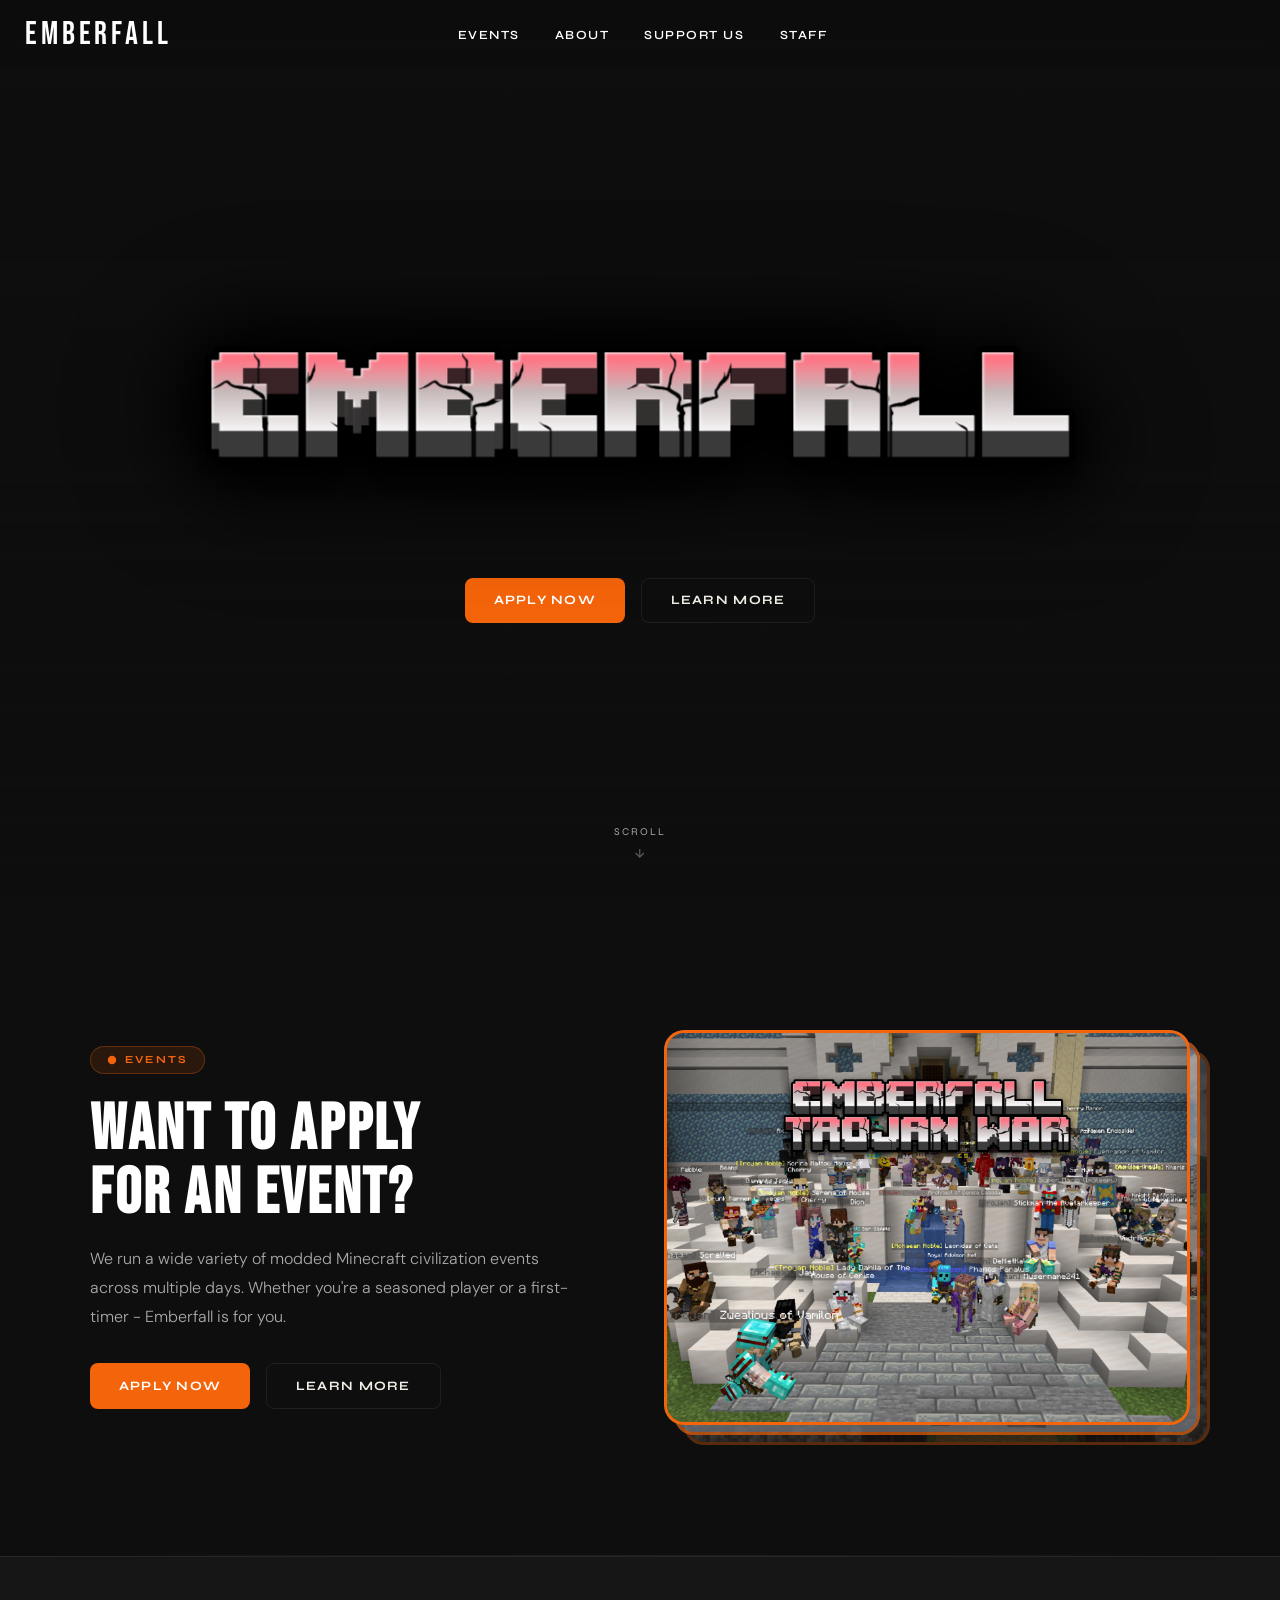
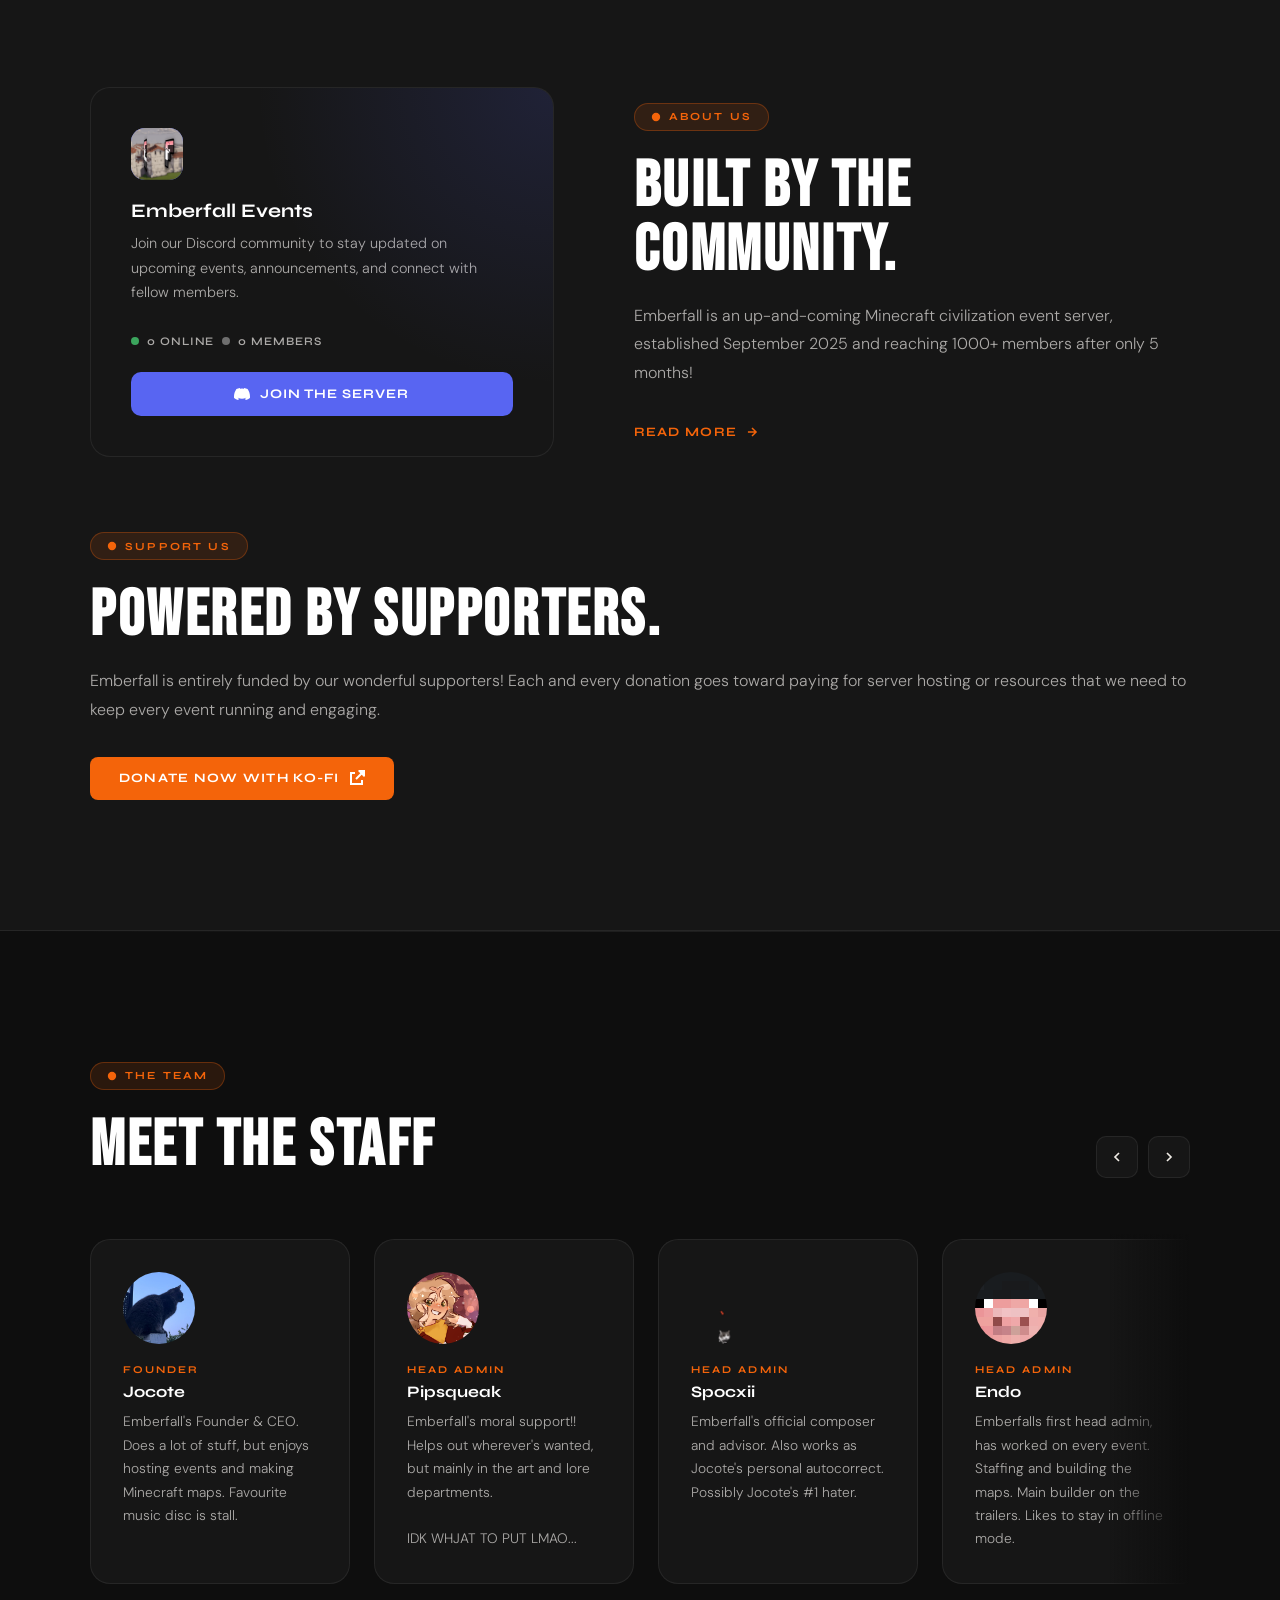
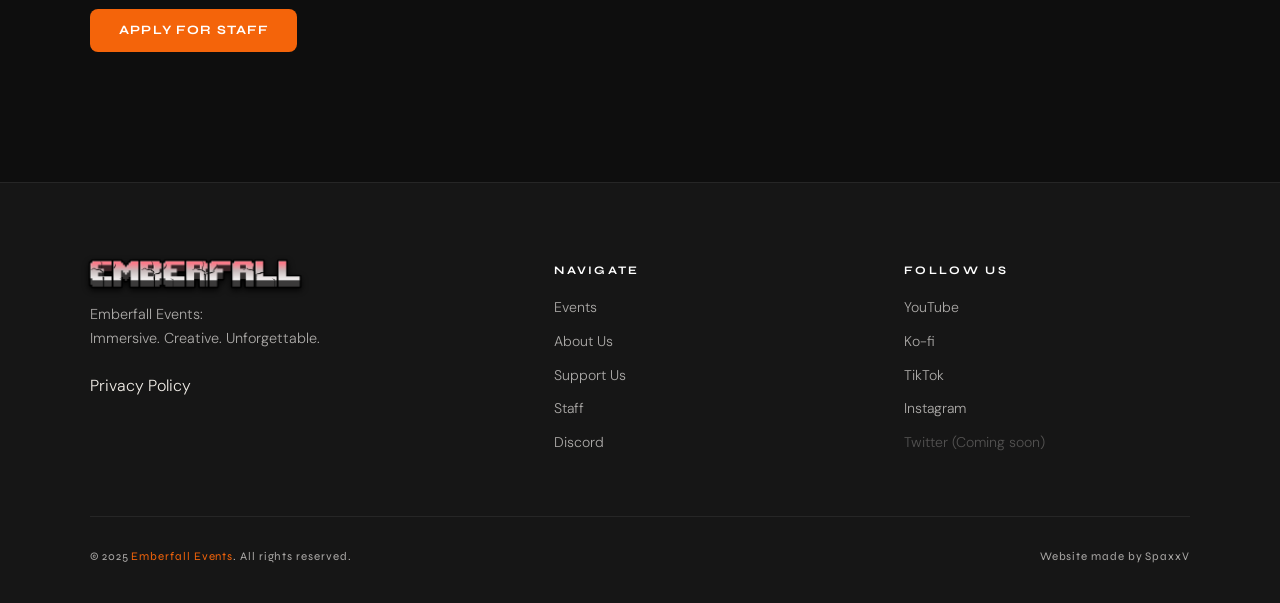
==== index.html @ 6896fce6 "Staff App Page Also minor style changes and og meta tags" ====
<!DOCTYPE html>
<html lang="en">
  <head>
    <meta charset="UTF-8"/>
    <meta name="viewport" content="width=device-width, initial-scale=1.0"/>
    <meta content="Emberfall Events" property="og:title"/>
    <meta content="Emberfall is an up-and-coming Minecraft civilization event server, established September 2025 and reaching 1000+ members after only 5 months!" property="og:description"/>
    <meta content="https://emberfallevents.com/" property="og:url"/>
    <meta content="https://emberfallevents.com/images/logo.png" property="og:image"/>
    <meta content="#f4640a" data-react-helmet="true" name="theme-color"/>
    <link rel="preconnect" href="https://fonts.googleapis.com"/>
    <link rel="preconnect" href="https://fonts.gstatic.com" crossorigin/>
    <link href="https://fonts.googleapis.com/css2?family=Bebas+Neue&family=Syne:wght@400;600;700;800&family=DM+Sans:ital,wght@0,300;0,400;0,500;1,300&display=swap" rel="stylesheet"/>
    <link rel="stylesheet" href="style.css?r=19"/>
    <link rel="icon" type="image/x-icon" href="./images/favicon.ico" sizes="128x128">
    <title>Emberfall Events</title>
  </head>
  <body>
    <nav class="navbar" id="navbar">
      <a href="#" class="nav-logo">
        <!-- <div class="nav-logo-mark">
          <img src="./images/logo_ext.png" alt="" style="width:64px; height:50px; max-width: 64px; left: -16px; top: -8px; position: absolute;"/>
        </div> -->
        EMBERFALL
      </a>
      <ul class="nav-links nav-r">
        <li><a href="https://emberfallevents.com/applications/" class="nav-link">Events</a></li>
        <li><a href="#about" class="nav-link">About</a></li>
        <li><a href="https://ko-fi.com/emberfallevents" target="_blank" class="nav-link">Support Us</a></li>
        <li><a href="#staff" class="nav-link">Staff</a></li>
      </ul>
      <a href="https://emberfallevents.com/applications/" class="nav-cta" style="visibility: hidden;">Apply Now</a>
    </nav>

    <section class="landing" id="landing">
      <div class="landing-bg" id="landingBg">
        <img src="" style="height: 100vh; width: 100%; min-height: 100%; min-width: 1920px; visibility: hidden;" id="landingBgIMG"/>
      </div>
      <div class="landing-overlay"></div>
      <div class="landing-content" id="landingContent">
        <h1 class="landing-title"><img src="./images/logo_ext.png" alt="Emberfall Logo" style="width: 100%;filter: inherit;"/></h1>
        <div style="display:flex;gap:1rem;flex-wrap:wrap;justify-content:center;text-shadow:none;">
          <a href="https://emberfallevents.com/applications/" class="btn-primary">
            Apply Now
          </a>
          <a href="#about" class="btn-ghost">Learn More</a>
        </div>
      </div>
      <div class="landing-scroll">
        Scroll
        <svg width="14" height="14" viewBox="0 0 24 24" fill="none" stroke="currentColor" stroke-width="2"><path d="M12 5v14M5 12l7 7 7-7"/></svg>
      </div>
    </section>

    <section class="landing-apply-section" id="apply">
      <div class="section-inner">
        <div class="apply-grid">
          <div class="reveal">
            <div class="tag-pill">
              <svg width="10" height="10" viewBox="0 0 24 24" fill="currentColor"><circle cx="12" cy="12" r="10"/></svg>
              Events
            </div>
            <h2 class="section-title">Want to Apply<br/>for an Event?</h2>
            <p class="section-body">
              We run a wide variety of modded Minecraft civilization events across multiple days. Whether you're a seasoned player or a first-timer - Emberfall is for you.
            </p>
            <div style="display:flex;gap:1rem;flex-wrap:wrap;">
              <a href="https://emberfallevents.com/applications/" class="btn-primary">Apply Now</a>
              <a href="#about" class="btn-ghost">Learn More</a>
            </div>
          </div>
          <div class="reveal from-right">
            <div class="about-visual" id="cimgc0">
              <img src="./images/events/twevent.png" id="cimg0" style="width:100%;height:100%;object-fit:cover;"/>
            </div>
            <div class="about-visual-2" id="cimgc1">
              <img src="./images/events/lfevent.png" id="cimg1" style="width:100%;height:100%;object-fit:cover;"/>
            </div>
            <div class="about-visual-3" id="cimgc2">
              <img src="./images/events/vevent.png" id="cimg2" style="width:100%;height:100%;object-fit:cover;"/>
            </div>
            <div class="about-visual-4" id="cimgc3">
              <img src="./images/events/pevent.png" id="cimg3" style="width:100%;height:100%;object-fit:cover;"/>
            </div>
          </div>
        </div>
      </div>
    </section>

    <div class="divider"></div>

    <section class="about-section" id="about" style="border-bottom: none; padding-bottom: 0px;">
      <div class="section-inner">
        <div class="about-layout">
          <div class="reveal" style="position:relative;">
            <div class="discord-card">
              <div class="discord-icon">
                <img src="./images/discord_logo.gif" style="width:100%;height:100%;object-fit:cover;border-radius: 14px;"/>
              </div>
              <h3>Emberfall Events</h3>
              <p>Join our Discord community to stay updated on upcoming events, announcements, and connect with fellow members.</p>
              <div class="member-count">
                <div class="dot-online"></div>
                <span id="online-count">0 Online</span>
                <div class="dot-offine"></div>
                <span id="member-count">0 Members</span>
              </div>
              <a href="https://discord.gg/emberfallevents" target="_blank" class="btn-discord">
                <svg width="16" height="16" viewBox="0 0 24 24" fill="currentColor"><path d="M20.317 4.37a19.791 19.791 0 0 0-4.885-1.515.074.074 0 0 0-.079.037c-.21.375-.444.864-.608 1.25a18.27 18.27 0 0 0-5.487 0 12.64 12.64 0 0 0-.617-1.25.077.077 0 0 0-.079-.037A19.736 19.736 0 0 0 3.677 4.37a.07.07 0 0 0-.032.027C.533 9.046-.32 13.58.099 18.057c.002.022.015.043.031.055a19.9 19.9 0 0 0 5.993 3.03.078.078 0 0 0 .084-.028 14.09 14.09 0 0 0 1.226-1.994.076.076 0 0 0-.041-.106 13.107 13.107 0 0 1-1.872-.892.077.077 0 0 1-.008-.128 10.2 10.2 0 0 0 .372-.292.074.074 0 0 1 .077-.01c3.928 1.793 8.18 1.793 12.062 0a.074.074 0 0 1 .078.01c.12.098.246.198.373.292a.077.077 0 0 1-.006.127 12.299 12.299 0 0 1-1.873.892.077.077 0 0 0-.041.107c.36.698.772 1.362 1.225 1.993a.076.076 0 0 0 .084.028 19.839 19.839 0 0 0 6.002-3.03.077.077 0 0 0 .032-.054c.5-5.177-.838-9.674-3.549-13.66a.061.061 0 0 0-.031-.03z"/></svg>
                Join the Server
              </a>
            </div>
          </div>

          <div class="reveal from-right about-text">
            <div class="tag-pill">
              <svg width="10" height="10" viewBox="0 0 24 24" fill="currentColor"><circle cx="12" cy="12" r="10"/></svg>
              About Us
            </div>
            <h2 class="section-title">Built by the<br/>Community.</h2>
            <p class="section-body">
              Emberfall is an up-and-coming Minecraft civilization event server, established September 2025 and reaching 1000+ members after only 5 months!
            </p>
            <div class="about-extra" id="aboutExtra">
              Emberfall hosts multi-day modded civilization events with custom maps and modpacks. These events mostly focus on the roleplay side of Minecraft, but does include elements of PVP.<br><br>
              The Discord server has a loyal community and an active staff team who is heavily engaged in the community. Join up and become a part of it all!<br><br>
            </div>
            <button class="read-more-btn" id="readMoreBtn" onclick="toggleAbout()">
              Read More
              <svg id="readMoreArrow" width="14" height="14" viewBox="0 0 24 24" fill="none" stroke="currentColor" stroke-width="2.5" style="transition:transform 0.3s;"><path d="M5 12h14M12 5l7 7-7 7"/></svg>
            </button>
          </div>

        </div>
      </div>
    </section>

    <section class="about-section" id="support" style="border-top: none; padding-top: 75px;">
      <div class="section-inner">
        <div class="support-section reveal from-left">
          <div class="tag-pill">
            <svg width="10" height="10" viewBox="0 0 24 24" fill="currentColor"><circle cx="12" cy="12" r="10"/></svg>
            Support Us
          </div>
          <h2 class="section-title">Powered by supporters.</h2>
          <p class="section-body" style="max-width: 100%;">
            Emberfall is entirely funded by our wonderful supporters! Each and every donation goes toward paying for server hosting or resources that we need to keep every event running and engaging.
          </p>
          <a href="https://ko-fi.com/emberfallevents" target="_blank" class="btn-primary">
            Donate now with Ko-fi
            <svg width="16" height="16" viewBox="0 0 16 16" fill="currentColor"><path d="M10 0L9 1L11.2929 3.29289L6.2929 8.29289L7.70711 9.70711L12.7071 4.7071L15 7L16 6V0H10Z"/><path d="M1 2H6V4H3V13H12V10H14V15H1V2Z"/></svg>
          </a>
          <!-- <br><br><br><br>
          <h3>Current goal: <span class="orange-text"></span></h3>
          <p style="color: var(--muted);"><br><br></p>  
          <div class="progress-bar">
            <div class="progress-bar-fill" style="transform: scale(0.37, 1); transform-origin: top left;"></div>
          </div> -->
        </div>
      </div>
    </section>

    <div class="divider"></div>

    <section class="staff-section" id="staff">
      <div class="section-inner">
        <div class="staff-header reveal">
          <div>
            <div class="tag-pill">
              <svg width="10" height="10" viewBox="0 0 24 24" fill="currentColor"><circle cx="12" cy="12" r="10"/></svg>
              The Team
            </div>
            <h2 class="section-title" style="margin-bottom:0;">Meet the Staff</h2>
          </div>
          <div class="staff-nav">
            <button class="staff-nav-btn" onclick="slideStaff(-1)" aria-label="Previous">
              <svg width="16" height="16" viewBox="0 0 24 24" fill="none" stroke="currentColor" stroke-width="2.5"><path d="M15 18l-6-6 6-6"/></svg>
            </button>
            <button class="staff-nav-btn" onclick="slideStaff(1)" aria-label="Next">
              <svg width="16" height="16" viewBox="0 0 24 24" fill="none" stroke="currentColor" stroke-width="2.5"><path d="M9 18l6-6-6-6"/></svg>
            </button>
          </div>
        </div>
        <div class="staff-track-wrap reveal from-right" style="transition-delay:0.1s;">
          <div class="staff-track" id="staffTrack">
            <div class="staff-card">
              <img src="./images/staff/jocote.png" alt="Jocote" class="staff-pfp"/>
              <div class="staff-role">Founder</div>
              <div class="staff-name">Jocote</div>
              <div class="staff-desc">Emberfall's Founder & CEO. Does a lot of stuff, but enjoys hosting events and making Minecraft maps. Favourite music disc is stall.</div>
            </div>
            <div class="staff-card">
              <img src="./images/staff/pipsqueak.png" alt="Pipsqueak" class="staff-pfp"/>
              <div class="staff-role">Head Admin</div>
              <div class="staff-name">Pipsqueak</div>
              <div class="staff-desc">Emberfall's moral support!! Helps out wherever's wanted, but mainly in the art and lore departments. <br><br>IDK WHJAT TO PUT LMAO...</div>
            </div>
            <div class="staff-card">
              <img src="./images/staff/spocxii.gif" alt="Spocxii" class="staff-pfp"/>
              <div class="staff-role">Head Admin</div>
              <div class="staff-name">Spocxii</div>
              <div class="staff-desc">Emberfall's official composer and advisor. Also works as Jocote's personal autocorrect. Possibly Jocote's #1 hater.</div>
            </div>
            <div class="staff-card">
              <img src="./images/staff/endo.png" alt="Endo" class="staff-pfp"/>
              <div class="staff-role">Head Admin</div>
              <div class="staff-name">Endo</div>
              <div class="staff-desc">Emberfalls first head admin, has worked on every event. Staffing and building the maps. Main builder on the trailers. Likes to stay in offline mode.</div>
            </div>
            <div class="staff-card">
              <img src="./images/staff/parrotquack.png" alt="ParrotQuack" class="staff-pfp"/>
              <div class="staff-role">Admin</div>
              <div class="staff-name">ParrotQuack</div>
              <div class="staff-desc">'Can I put "I am just here"'<br><br>-Parrot</div>
            </div>
            <div class="staff-card">
              <img src="./images/staff/menuhart.png" alt="Menuhart" class="staff-pfp"/>
              <div class="staff-role">Admin</div>
              <div class="staff-name">Menuhart</div>
              <div class="staff-desc"></div>
            </div>
            <div class="staff-card">
              <img src="./images/staff/spotsthejaguar.png" alt="SpotsTheJaguar" class="staff-pfp"/>
              <div class="staff-role">Admin</div>
              <div class="staff-name">SpotsTheJaguar</div>
              <div class="staff-desc">Emberfalls Worst Admin, but good at coding and using Minecraft commands. I'll try and do whatever is needed of me. I also like Speedrunning, cats, and D&D.</div>
            </div>
            <div class="staff-card">
              <img src="./images/staff/super.png" alt="Super" class="staff-pfp"/>
              <div class="staff-role">Admin</div>
              <div class="staff-name">Super</div>
              <div class="staff-desc">i am here sometimes</div>
            </div>
            <div class="staff-card">
              <img src="./images/staff/spaxxv.png" alt="SpaxxV" class="staff-pfp"/>
              <div class="staff-role">Developer</div>
              <div class="staff-name">SpaxxV</div>
              <div class="staff-desc">Emberfall's developer who programs anything we need. Also makes music, art, and speedruns Minecraft. Cat enjoyer.</div>
            </div>
            <div class="staff-card">
              <img src="./images/staff/circlespry.png" alt="Circlespry" class="staff-pfp"/>
              <div class="staff-role">Moderator</div>
              <div class="staff-name">Circlespry</div>
              <div class="staff-desc"></div>
            </div>
            <div class="staff-card">
              <img src="./images/staff/dangerisgood.png" alt="DangerIsGood" class="staff-pfp"/>
              <div class="staff-role">Builder</div>
              <div class="staff-name">DangerIsGood</div>
              <div class="staff-desc"></div>
            </div>
            <div class="staff-card">
              <img src="./images/staff/cryptic.png" alt="Cryptic" class="staff-pfp"/>
              <div class="staff-role">Builder</div>
              <div class="staff-name">Cryptic</div>
              <div class="staff-desc"></div>
            </div>
            <div class="staff-card">
              <img src="./images/staff/kale.png" alt="Kale" class="staff-pfp"/>
              <div class="staff-role">Builder</div>
              <div class="staff-name">Kale</div>
              <div class="staff-desc"></div>
            </div>
          </div>
        </div>  
        <div class="staff-footer reveal">
          <div>
            <a href="https://emberfallevents.com/applications/?rel=staff" class="btn-primary">
              Apply for Staff
            </a>
          </div>
        </div>
      </div>
    </section>

    <footer class="footer" id="footer">
      <div class="footer-inner">
        <div class="footer-top reveal from-bottom">
          <div>
            <div class="footer-brand-name">
              <img src="./images/logo_ext.png" style="width:250px; margin: -20px;">
            </div>
            <p class="footer-tagline">Emberfall Events:<br>Immersive. Creative. Unforgettable.</p>
            <a href="#">Privacy Policy</a>
          </div>
          <div class="footer-col">
            <h4>Navigate</h4>
            <ul class="footer-links">
              <li><a href="https://emberfallevents.com/applications/">Events</a></li>
              <li><a href="#about">About Us</a></li>
              <li><a href="#support">Support Us</a></li>
              <li><a href="#staff">Staff</a></li>
              <li><a href="https://discord.gg/emberfallevents" target="_blank">Discord</a></li>
            </ul>
          </div>
          <div class="footer-col">
            <h4>Follow Us</h4>
            <ul class="footer-links">
              <li><a href="https://youtube.com/@EmberfallEvents" target="_blank">YouTube</a></li>
              <li><a href="https://ko-fi.com/emberfallevents" target="_blank">Ko-fi</a></li>
              <li><a href="https://www.tiktok.com/@emberfallevents" target="_blank">TikTok</a></li>
              <li><a href="https://www.instagram.com/emberfallevents/" target="_blank">Instagram</a></li>
              <li><a href="" style="opacity:0.4;">Twitter (Coming soon)</a></li>
            </ul>
          </div>
        </div>
        <div class="footer-bottom">
          <p>© 2025 <span>Emberfall Events</span>. All rights reserved.</p>
          <p>Website made by SpaxxV</p>
        </div>
      </div>
    </footer>
  </body>

  <script src="./global/network.js?r=7"></script>
  <script src="script.js?r=18"></script>
</html>
---- style.css ----
/* ─────────────────────────────────────────────
    CSS VARIABLES & RESET
───────────────────────────────────────────── */
:root {
    --bg:        #0e0e0e;
    --mid:   #121212;
    --surface:   #161616;
    --surface2:  #1e1e1e;
    --border:    rgba(255,255,255,0.07);
    --orange:    #f4640a;
    --orange-dim:#b84a06;
    --orange-glow:rgba(244,100,10,0.18);
    --text:      #f0ece6;
    --muted:     #acaaa8;
    --white:     #ffffff;
}

*, *::before, *::after { box-sizing: border-box; margin: 0; padding: 0; }

html { scroll-behavior: smooth; }

body {
    background: var(--bg);
    color: var(--text);
    font-family: "DM Sans", sans-serif;
    font-weight: 300;
    overflow-x: hidden;
}

img { display: block; max-width: 100%; }
a { text-decoration: none; color: inherit; }

textarea {
    resize: none;
    overflow: auto;
}

.orange-text {
    color: var(--orange);
}

.navbar {
    position: fixed;
    top: 0;
    left: 0;
    right: 0;
    z-index: 1000;
    padding: 0 25px;
    height: 68px;
    display: flex;
    align-items: center;
    justify-content: space-between;
    background: rgba(10, 10, 10, 0.2);
    backdrop-filter: blur(9px);
    border-bottom: 1px solid transparent;
    transition: background 0.4s, backdrop-filter 0.4s, border-color 0.4s;
}

.navbar-spacer {
    height: 68px;
    background: var(--bg);
}

.navbar.scrolled {
    background: rgba(10, 10, 10, 0.88);
    backdrop-filter: blur(18px);
    border-bottom-color: var(--border);
}

.nav-logo {
    position: relative;
    top: 1px;
    font-family: "Bebas Neue", sans-serif;
    font-size: clamp(1.5rem, 5vw, 2rem);
    letter-spacing: 0.12em;
    color: var(--white);
    display: flex;
    align-items: center;
    gap: 10px;
}

.nav-logo-mark {
    position: relative;
    top: -2px;
    width: 40px;
    height: 32px;
    /* background: linear-gradient(135deg, var(--orange) 0%, var(--orange-dim) 100%); */
    border-radius: 8px;
}

.nav-links {
    display: flex;
    align-items: center;
    list-style: none;
}

.nav-links a {
    margin-left: 1.1rem;
    margin-right: 1.1rem;
    font-family: "Syne", sans-serif;
    font-size: 0.78rem;
    font-weight: 600;
    letter-spacing: 0.12em;
    text-transform: uppercase;
    color: var(--white);
    transition: color 0.2s;
}
.nav-links a::after {
    position: absolute;
    content: "";
    width: 100%;
    transform: scaleX(0);
    height: 0.24em;
    bottom: 0;
    left: 0;
    background-color: var(--orange);
    transform-origin: bottom right;
    transition: transform 0.25s ease-out;
}

.nav-links a:hover { color: var(--orange); }

.nav-link:hover::after {
    transform: scaleX(1);
    transform-origin: bottom left;
}

.nav-cta {
    font-family: "Syne", sans-serif;
    font-size: 0.78rem;
    font-weight: 700;
    letter-spacing: 0.1em;
    text-transform: uppercase;
    background: var(--orange);
    color: #fff;
    padding: 0.55rem 1.3rem;
    border-radius: 6px;
    transition: background 0.2s, transform 0.2s;
}

.nav-cta:hover { background: #e05508; transform: translateY(-1px); }

.landing {
    position: relative;
    height: 100vh;
    min-height: 700px;
    display: flex;
    align-items: center;
    justify-content: center;
    overflow: hidden;
}

.landing-bg {
    overflow: hidden;
    position: absolute;
    inset: -15%;
    will-change: transform;
    transition: transform 0.05s linear;
}

.landing-overlay {
    position: absolute;
    inset: 0;
    background: linear-gradient(to bottom, rgba(14, 14, 14, 0.3) 0%, rgba(14, 14, 14, 0.15) 50%, rgba(14, 14, 14, 1) 100%);
    pointer-events: none;
}

.landing-content {
    text-shadow: 0 0 5px #000, 0 0 10px #000, 0 0 15px #000, 0 0 20px #000;
    position: relative;
    text-align: center;
    display: flex;
    flex-direction: column;
    align-items: center;
    gap: 1.8rem;
    will-change: transform;
}

.landing-title {
    font-family: 'Bebas Neue', sans-serif;
    font-size: clamp(4.5rem, 12vw, 9rem);
    line-height: 0.9;
    letter-spacing: 0.05em;
    color: var(--white);
    filter: drop-shadow(0px 0px 40px #000);
}

.landing-scroll {
    position: absolute;
    bottom: 2.5rem;
    left: 50%;
    transform: translateX(-50%);
    display: flex;
    flex-direction: column;
    align-items: center;
    gap: 0.5rem;
    color: var(--muted);
    font-family: "Syne", sans-serif;
    font-size: 0.65rem;
    letter-spacing: 0.2em;
    text-transform: uppercase;
    animation: bounce 2s ease-in-out infinite;
}

.landing-scroll svg { opacity: 0.5; }

@keyframes bounce {
    0%, 100% { transform: translateX(-50%) translateY(0); }
    50% { transform: translateX(-50%) translateY(6px); }
}

section {
    position: relative;
}

.section-inner {
    max-width: 1180px;
    margin: 0 auto;
    padding: 0 2.5rem;
}

.reveal {
    opacity: 0;
    transform: translateX(-80px);
    transition: opacity 0.8s cubic-bezier(0.16, 1, 0.3, 1),
                transform 0.8s cubic-bezier(0.16, 1, 0.3, 1);
}

.reveal.from-right {
    transform: translateX(80px);
}

.reveal.from-bottom {
    transform: translateY(60px);
}

.reveal.visible {
    opacity: 1;
    transform: translate(0);
}

.landing-apply-section {
    padding: 130px 0;
    background: var(--bg);
}

.apply-grid {
    display: grid;
    grid-template-columns: 1fr 1fr;
    gap: 3rem;
    align-items: center;
}

.tag-pill {
    display: inline-flex;
    align-items: center;
    gap: 0.5rem;
    background: rgba(244,100,10,0.12);
    border: 1px solid rgba(244,100,10,0.3);
    color: var(--orange);
    font-family: "Syne", sans-serif;
    font-size: 0.68rem;
    font-weight: 700;
    letter-spacing: 0.2em;
    text-transform: uppercase;
    padding: 0.4rem 1rem;
    border-radius: 100px;
    margin-bottom: 1.5rem;
}

.section-title {
    font-family: "Bebas Neue", sans-serif;
    font-size: clamp(2.8rem, 5vw, 4.2rem);
    line-height: 1;
    letter-spacing: 0.04em;
    color: var(--white);
    margin-bottom: 1.2rem;
}

.section-body {
    font-size: 1rem;
    line-height: 1.8;
    color: var(--muted);
    max-width: 480px;
    margin-bottom: 2rem;
}

.btn-primary {
    display: inline-flex;
    align-items: center;
    gap: 0.6rem;
    background: var(--orange);
    color: #fff;
    font-family: "Syne", sans-serif;
    font-size: 0.8rem;
    font-weight: 700;
    letter-spacing: 0.1em;
    text-transform: uppercase;
    padding: 0.85rem 1.8rem;
    border-radius: 8px;
    border: none;
    cursor: pointer;
    transition: background 0.2s, transform 0.2s, box-shadow 0.2s;
}

.btn-primary:hover {
    background: #e05508;
    transform: translateY(-2px);
    box-shadow: 0 8px 30px rgba(244,100,10,0.35);
}

.btn-ghost {
    display: inline-flex;
    align-items: center;
    gap: 0.6rem;
    background: transparent;
    color: var(--text);
    font-family: "Syne", sans-serif;
    font-size: 0.8rem;
    font-weight: 700;
    letter-spacing: 0.1em;
    text-transform: uppercase;
    padding: 0.85rem 1.8rem;
    border-radius: 8px;
    border: 1px solid var(--border);
    cursor: pointer;
    transition: border-color 0.2s, color 0.2s, transform 0.2s;
}

.btn-ghost:hover {
    border-color: rgba(255,255,255,0.3);
    color: var(--white);
    transform: translateY(-2px);
}

.btn-ghost:hover:disabled {
    border-color: var(--border);
    cursor: not-allowed;
    color: var(--text);
    transform: translateY(0px);
}

.input {
    background: rgba(244,100,10,0.12);
    border: 1px solid rgba(244,100,10,0.3);
    font-family: "DM Sans", sans-serif;
    color: var(--white);
    font-size: 0.8rem;
    padding: 0.85rem 1.8rem;
    border-radius: 8px;
    margin-bottom: 10px;
}

.discord-card {
    background: var(--surface);
    border: 1px solid var(--border);
    border-radius: 20px;
    padding: 2.5rem;
    position: relative;
    overflow: hidden;
}

.discord-card::before {
    content: "";
    position: absolute;
    top: -300px;
    right: -300px;
    width: 600px;
    height: 600px;
    background: radial-gradient(circle, rgba(88,101,242,0.15) 0%, transparent 70%);
    pointer-events: none;
}

.discord-icon {
    width: 52px;
    height: 52px;
    background: #5865F2;
    border-radius: 14px;
    display: flex;
    align-items: center;
    justify-content: center;
    margin-bottom: 1.2rem;
}

.discord-card h3 {
    font-family: "Syne", sans-serif;
    font-size: 1.2rem;
    font-weight: 700;
    color: var(--white);
    margin-bottom: 0.6rem;
}

.discord-card p {
    font-size: 0.9rem;
    color: var(--muted);
    line-height: 1.7;
    margin-bottom: 1.8rem;
}

.member-count {
    display: flex;
    align-items: center;
    gap: 0.5rem;
    font-family: "Syne", sans-serif;
    font-size: 0.72rem;
    font-weight: 600;
    letter-spacing: 0.08em;
    color: var(--muted);
    text-transform: uppercase;
    margin-bottom: 1.5rem;
}

.dot-online { width: 8px; height: 8px; background: #3ba55d; border-radius: 50%; }
.dot-offine { width: 8px; height: 8px; background: #6f6f6f; border-radius: 50%; }

.btn-discord {
    display: flex;
    align-items: center;
    justify-content: center;
    gap: 0.6rem;
    width: 100%;
    background: #5865F2;
    color: #fff;
    font-family: "Syne", sans-serif;
    font-size: 0.82rem;
    font-weight: 700;
    letter-spacing: 0.08em;
    text-transform: uppercase;
    padding: 0.9rem;
    border-radius: 10px;
    transition: background 0.2s, transform 0.2s;
}

.btn-discord:hover {
    background: #4752c4;
    transform: translateY(-2px);
}

.about-section {
    padding: 130px 0;
    background: var(--surface);
    border-top: 1px solid var(--border);
    border-bottom: 1px solid var(--border);
}

.about-layout {
    display: grid;
    grid-template-columns: 1fr 1.2fr;
    gap: 5rem;
    align-items: center;
}

.about-visual {
    position: relative;
    aspect-ratio: 4/3;
    border-radius: 20px;
    overflow: hidden;
    background: linear-gradient(135deg, #1e1206 0%, #2a1a08 40%, #3d2210 100%);
}

.about-visual::after {
    content: "";
    position: absolute;
    inset: 0;
    border: 3px solid var(--orange);
    border-radius: 20px;
    pointer-events: none;
}

@keyframes trans-avis-0 {
    0% { transform: translateX(0px) translateY(0px); opacity: 1; }
    100% { transform: translateX(-10px) translateY(-10px); opacity: 0; }
}

.about-visual-2 {
    position: absolute;
    opacity: 0.667;
    bottom: -10px;
    right: -10px;
    width: 100%;
    height: 100%;
    border-radius: 20px;
    overflow: hidden;
    background: linear-gradient(135deg, #1e1206 0%, #2a1a08 40%, #3d2210 100%);
    z-index: -1;
} 

.about-visual-2::after {
    content: "";
    position: absolute;
    inset: 0;
    border: 3px solid var(--orange);
    border-radius: 20px;
    pointer-events: none;
}

@keyframes trans-avis-1 {
    0% { transform: translateX(0px) translateY(0px); opacity: 0.667; }
    100% { transform: translateX(-10px) translateY(-10px); opacity: 1; }
}

.about-visual-3 {
    position: absolute;
    opacity: 0.333;
    bottom: -20px;
    right: -20px;
    width: 100%;
    height: 100%;
    border-radius: 20px;
    overflow: hidden;
    background: linear-gradient(135deg, #1e1206 0%, #2a1a08 40%, #3d2210 100%);
    z-index: -2;
}

.about-visual-3::after {
    content: "";
    position: absolute;
    inset: 0;
    border: 3px solid var(--orange);
    border-radius: 20px;
    pointer-events: none;
}

@keyframes trans-avis-2 {
    0% { transform: translateX(0px) translateY(0px); opacity: 0.333; }
    100% { transform: translateX(-10px) translateY(-10px); opacity: 0.667; }
}

.about-visual-4 {
    position: absolute;
    opacity: 0;
    bottom: -30px;
    right: -30px;
    width: 100%;
    height: 100%;
    overflow: hidden;
    background: linear-gradient(135deg, #1e1206 0%, #2a1a08 40%, #3d2210 100%);
    border-radius: 20px;
    z-index: -3;
}

.about-visual-4::after {
    content: "";
    position: absolute;
    inset: 0;
    border: 3px solid var(--orange);
    border-radius: 20px;
    pointer-events: none;
}

@keyframes trans-avis-3 {
    0% { transform: translateX(0px) translateY(0px); opacity: 0; }
    100% { transform: translateX(-10px) translateY(-10px); opacity: 0.333; }
}

.about-text .section-body { max-width: 100%; }

.read-more-btn {
    display: inline-flex;
    align-items: center;
    gap: 0.5rem;
    font-family: "Syne", sans-serif;
    font-size: 0.8rem;
    font-weight: 700;
    letter-spacing: 0.1em;
    text-transform: uppercase;
    color: var(--orange);
    cursor: pointer;
    border: none;
    background: none;
    padding: 0;
    transition: gap 0.2s;
}

.read-more-btn:hover { gap: 0.9rem; }

.about-extra {
    max-height: 0;
    overflow: hidden;
    transition: max-height 0.5s cubic-bezier(0.16, 1, 0.3, 1), opacity 0.4s;
    opacity: 0;
    font-size: 1rem;
    line-height: 1.8;
    color: var(--muted);
    margin-top: 0;
}

.about-extra.open {
    max-height: 400px;
    opacity: 1;
    margin-top: 1rem;
}

.staff-section {
    padding: 130px 0;
    background: var(--bg);
}

.staff-header {
    display: flex;
    align-items: flex-end;
    justify-content: space-between;
    margin-bottom: 3.5rem;
}

.staff-nav {
    display: flex;
    gap: 0.6rem;
}

.staff-nav-btn {
    width: 42px;
    height: 42px;
    border-radius: 10px;
    border: 1px solid var(--border);
    background: var(--surface);
    color: var(--text);
    display: flex;
    align-items: center;
    justify-content: center;
    cursor: pointer;
    transition: border-color 0.2s, background 0.2s;
}

.staff-nav-btn:hover {
    border-color: var(--orange);
    background: rgba(244,100,10,0.08);
}

.staff-track-wrap {
    overflow: hidden;
    position: relative;
}

.staff-track-wrap::after {
    content: "";
    position: absolute;
    top: 0;
    right: 0;
    bottom: 0;
    width: 80px;
    background: linear-gradient(to left, var(--bg), transparent);
    pointer-events: none;
}

.staff-track {
    padding-top: 5px;
    display: flex;
    gap: 1.5rem;
    transition: transform 0.5s cubic-bezier(0.16, 1, 0.3, 1);
    will-change: transform;
}

.staff-card {
    flex: 0 0 260px;
    background: var(--surface);
    border: 1px solid var(--border);
    border-radius: 20px;
    padding: 2rem;
    transition: border-color 0.25s, transform 0.25s;
    cursor: default;
}

.staff-card:hover {
    border-color: rgba(244,100,10,0.3);
    transform: translateY(-4px);
}

.staff-pfp {
    width: 72px;
    height: 72px;
    border-radius: 50%;
    margin-bottom: 1.2rem;
    object-fit: cover;
}

.staff-role {
    font-family: "Syne", sans-serif;
    font-size: 0.65rem;
    font-weight: 700;
    letter-spacing: 0.2em;
    text-transform: uppercase;
    color: var(--orange);
    margin-bottom: 0.35rem;
}

.staff-name {
    font-family: "Syne", sans-serif;
    font-size: 1rem;
    font-weight: 700;
    color: var(--white);
    margin-bottom: 0.6rem;
}

.staff-desc {
    font-size: 0.86rem;
    line-height: 1.7;
    color: var(--muted);
}

.staff-footer {
    display: flex;
    margin-top: 25px;
}

.divider {
    height: 1px;
    background: linear-gradient(to right, transparent, var(--border), transparent);
}

.footer {
    padding: 80px 0 40px;
    background: var(--surface);
    border-top: 1px solid var(--border);
    overflow: hidden;
}

.footer-inner {
    max-width: 1180px;
    margin: 0 auto;
    padding: 0 2.5rem;
}

.footer-top {
    display: grid;
    grid-template-columns: 1.4fr 1fr 1fr;
    gap: 4rem;
    margin-bottom: 4rem;
}

.footer-brand-name {
    font-family: "Bebas Neue", sans-serif;
    font-size: 2rem;
    letter-spacing: 0.1em;
    color: var(--white);
    margin-bottom: 0.8rem;
    display: flex;
    align-items: center;
    gap: 10px;
}

.footer-tagline {
    font-size: 0.9rem;
    color: var(--muted);
    line-height: 1.7;
    max-width: 280px;
    margin-bottom: 1.5rem;
}

.social-link {
    width: 40px;
    height: 40px;
    border-radius: 10px;
    border: 1px solid var(--border);
    background: transparent;
    display: flex;
    align-items: center;
    justify-content: center;
    color: var(--muted);
    transition: border-color 0.2s, color 0.2s, background 0.2s, transform 0.2s;
}

.social-link:hover {
    border-color: var(--orange);
    color: var(--orange);
    background: rgba(244,100,10,0.08);
    transform: translateY(-2px);
}

.footer-col h4 {
    font-family: "Syne", sans-serif;
    font-size: 0.72rem;
    font-weight: 700;
    letter-spacing: 0.2em;
    text-transform: uppercase;
    color: var(--white);
    margin-bottom: 1.2rem;
}

.footer-links {
    list-style: none;
    display: flex;
    flex-direction: column;
    gap: 0.8rem;
}

.footer-links a {
    font-size: 0.88rem;
    color: var(--muted);
    transition: color 0.2s;
}

.footer-links a:hover { color: var(--white); }

.footer-bottom {
    display: flex;
    align-items: center;
    justify-content: space-between;
    padding-top: 2rem;
    border-top: 1px solid var(--border);
    font-family: "Syne", sans-serif;
    font-size: 0.72rem;
    letter-spacing: 0.08em;
    color: var(--muted);
}

.footer-bottom span { color: var(--orange); }

.section-style-1 {
    padding: 75px 0;
    background: var(--bg);
}

.section-style-2 {
    padding: 75px 0;
    background: var(--surface);
    border-top: 1px solid var(--border);
    border-bottom: 1px solid var(--border);
}

.section-inner-2 {
    margin: 0 75px;
    width: auto;
    height: auto;
}

.progress-bar {
    overflow: hidden;
    background-color: var(--bg);
    border-radius: 10px;
    height: 20px;
    width: 100%;
}

.progress-bar-fill {
    width: 100%;
    height: 100%;
    background: linear-gradient(#30bb26 0%, #30bb26 25%, #8aff47 50%, #30bb26 75%, #30bb26 100%);
    background-size: 100% 500%;
    animation: progress-bar-gradient 5s infinite;
}

.login-card {
    display: flex;
    background: var(--surface2);
    border: 1px solid var(--border);
    border-radius: 20px;
    padding: 20px;
    width: 100%;
    height: auto;
    margin: -2rem 0;
    flex-direction: column;
}
.login-card-bottom {
    width: 100%;
    flex-direction: row;
    align-self: flex-end;
}
.login-title {
    font-size: 4rem;
    width: 100%;
    text-align: center;
    font-family: "Bebas Neue", sans-serif;
    padding-bottom: 10px;
}
.login-section-inner {
    max-width: 800px;
    margin: 0 auto;
    padding: 0 2.5rem;
}
.fullwidth {
    width: 100%;
}
.submitButton {
    margin-bottom: 10px;
}
#error {
    font-family: "Syne", sans-serif;
    color: red;
    font-size: 0.8rem;
    font-weight: 700;
    letter-spacing: 0.1em;
    text-transform: uppercase;
    text-align: center;
    width: 100%;
    margin-bottom: 90px;
}
.listingm {
    width: 100%;
    height: 75px;
    display: inline-flex;
    background: var(--mid);
    border-bottom: 2px solid;
    border-color: var(--surface);
    flex-direction: row;
}
.listinga {
    width: 400px;
    min-width: 400px;
    height: 300px;
    display: block;
    margin: 25px 25px;
    background: var(--surface);
    border: 2px solid;
    border-color: var(--surface2);
    border-radius: 10px;
}
#overlay-popup {
    position: fixed;
    visibility: hidden;
    display: flex;
    align-items: center;
    top: 0px;
    left: 0px;
    width: 100vw;
    height: 100vh;
    background-color: rgba(14, 14, 14, 0.7);
    z-index: 10;
}
#popup-content {
    padding: 1.8rem 1.8rem;
    opacity: 1;
    margin: auto auto;
    width: 500px;
    height: 300px;
    background-color: var(--surface);
    border-radius: 5px;
    border: 2px solid;
    border-color: var(--surface2);
    display: inline-flex;
    flex-direction: column;
}
.event-listing {
    display: flex;
    justify-content: center;

}
.event-listing-inner {
    max-width: 1350px;
    width: auto;
    height: auto;
    display: flex;
    flex-direction: row;
    flex-wrap: wrap;
}
.listing-bg {
    width: 396px;
    height: 296px;
    overflow: hidden;
    border-radius: 10px;
    position: absolute;
    background-color: var(--orange-dim);
    top: 0px;
    left: 0px;
}
.listing-overlay {
    background: linear-gradient(to bottom, rgba(14, 14, 14, 0) 0%, rgba(14, 14, 14, 0) 20%, var(--surface) 50%, var(--surface) 100%);
    pointer-events: none;
    position: absolute;
    border-radius: 10px;
    width: 400px;
    height: 300px;
    top: -2px;
    left: -2px;
}
/* .listing-icon {
    background-color: var(--orange);
    border-radius: 10px;
    position: absolute;
    width: 40px;
    height: 40px;
    top: 120px;
    left: 8px;
} */
.listing-title {
    position: absolute;
    color: var(--white);
    font-family: "Bebas Neue", sans-serif;
    filter: drop-shadow(0px 0px 40px #000);
    font-size: 2.6rem;
    width: 380px;
    height: 40px;
    top: 115px;
    left: 8px;
}
.listing-stats {
    position: absolute;
    color: var(--white);
    font-size: 0.7rem;
    width: 380px;
    height: 40px;
    top: 165px;
    left: 8px;
}
.listing-description {
    position: absolute;
    color: var(--muted);
    font-size: 0.7rem;
    width: 380px;
    height: 55px;
    top: 180px;
    left: 8px;
}
.listing-button {
    justify-content: center;
    position: absolute;
    top: 240px;
    left: 8px;
    width: 380px;
    height: 50px;
}
.apply {
    display: flex;
    justify-content: center;
}
.apply-inner {
    margin-left: 25px;
    margin-right: 25px;
    max-width: 1350px;
    width: 100%;
    height: auto;
    display: flex;
    flex-wrap: wrap;
}
.apply-section {
    margin-top: 25px;
    padding: 0;
    width: 100%;
    height: auto;
}
.apply-title {
    width: 100%;
    display: flex;
    color: var(--white);
    font-family: "Bebas Neue", sans-serif;
    font-size: 3rem;
}
.apply-desc {
    width: 100%;
    margin-bottom: 10px;
    display: flex;
    color: var(--white);
    font-size: 1rem;
}
.apply-short {
    width: 100%;
    margin-bottom: 20px;
    display: flex;
    padding: 0.4rem 0.8rem; 
}
.apply-long {
    width: 100%;
    height: 200px;
    margin-bottom: 20px;
    display: flex;
    padding: 0.4rem 0.8rem; 
}
.dropdown {
    width: 300px;
    padding-left: 0.85rem;
    margin-bottom: 15px;
    appearance: none;
    -webkit-appearance: none;
    -moz-appearance: none;
    background-image: url('data:image/svg+xml;utf8,<svg xmlns="http://www.w3.org/2000/svg" width="12" height="8" viewBox="0 0 12 8"><path fill="white" d="M1.41 0L6 4.58 10.59 0 12 1.41 6 7.41 0 1.41z"/></svg>');
    background-repeat: no-repeat;
    background-position: right 0.85rem center;
    background-size: 12px 8px;
}
.dropdown:hover {
    background-image: url('data:image/svg+xml;utf8,<svg xmlns="http://www.w3.org/2000/svg" width="12" height="8" viewBox="0 0 12 8"><path fill="white" d="M1.41 0L6 4.58 10.59 0 12 1.41 6 7.41 0 1.41z"/></svg>');
    background-repeat: no-repeat;
    background-position: right 0.85rem center;
    background-size: 12px 8px;
    transform: none;
    box-shadow: none;
}
.dropdown-content {
    display: inline;
    background: var(--orange-dim);
    box-shadow: 0 0 10px 100px var(--orange-dim) inset;
    font-family: inherit;
    font-size: inherit;
    border: none;
    cursor: pointer;
}
/* radio button styling adjusted from https://moderncss.dev/pure-css-custom-styled-radio-buttons/ */
.radio-button {
    margin-bottom: 10px;
    cursor: pointer;
    appearance: none;
    margin: 0;
    font: inherit;
    color: var(--white);
    width: 20px;
    height: 20px;
    border: 2px solid var(--white);
    border-radius: 50%;
    margin-bottom: 10px;
}
.radio-button::before {
    display: inline-block;
    content: "";
    width: 10px;
    height: 10px;
    border-radius: 50%;
    box-shadow: none;
    position: relative;
    top: -3px;
    left: 3px;
}
.radio-button:checked::before {
    box-shadow: inset 20px 20px var(--orange);
}
.radio-label {
    font-family: "Syne", sans-serif;
    position: relative;
    top: -3px;
    font-size: 0.9rem;
    font-weight: 700;
    letter-spacing: 0.1em;
    text-transform: uppercase;
    cursor: pointer;
    margin-left: 2px;
}
.apply-range {
    width: 150px;
    margin-bottom: 20px;
    display: flex;
    padding: 0.4rem 0.8rem; 
}

@keyframes progress-bar-gradient {
    0% { background-position: 50% 100%; }
    100% { background-position: 50% 0%; }
}

@media (max-width: 975px) {
    .apply-grid, .about-layout { grid-template-columns: 1fr; }
    .about-visual, .about-visual-2, .about-visual-3, .about-visual-4, .discord-card, .about-accent, .nav-r  { display: none; }
    .footer-top { grid-template-columns: 1fr; gap: 2rem; }
    .staff-header { flex-direction: column; align-items: flex-start; gap: 1.5rem; }
    .event-listing-inner { max-width: 450px; }
}

@media (max-width: 1425px) and (min-width: 975px)  {
    .event-listing-inner { max-width: 900px; }
}
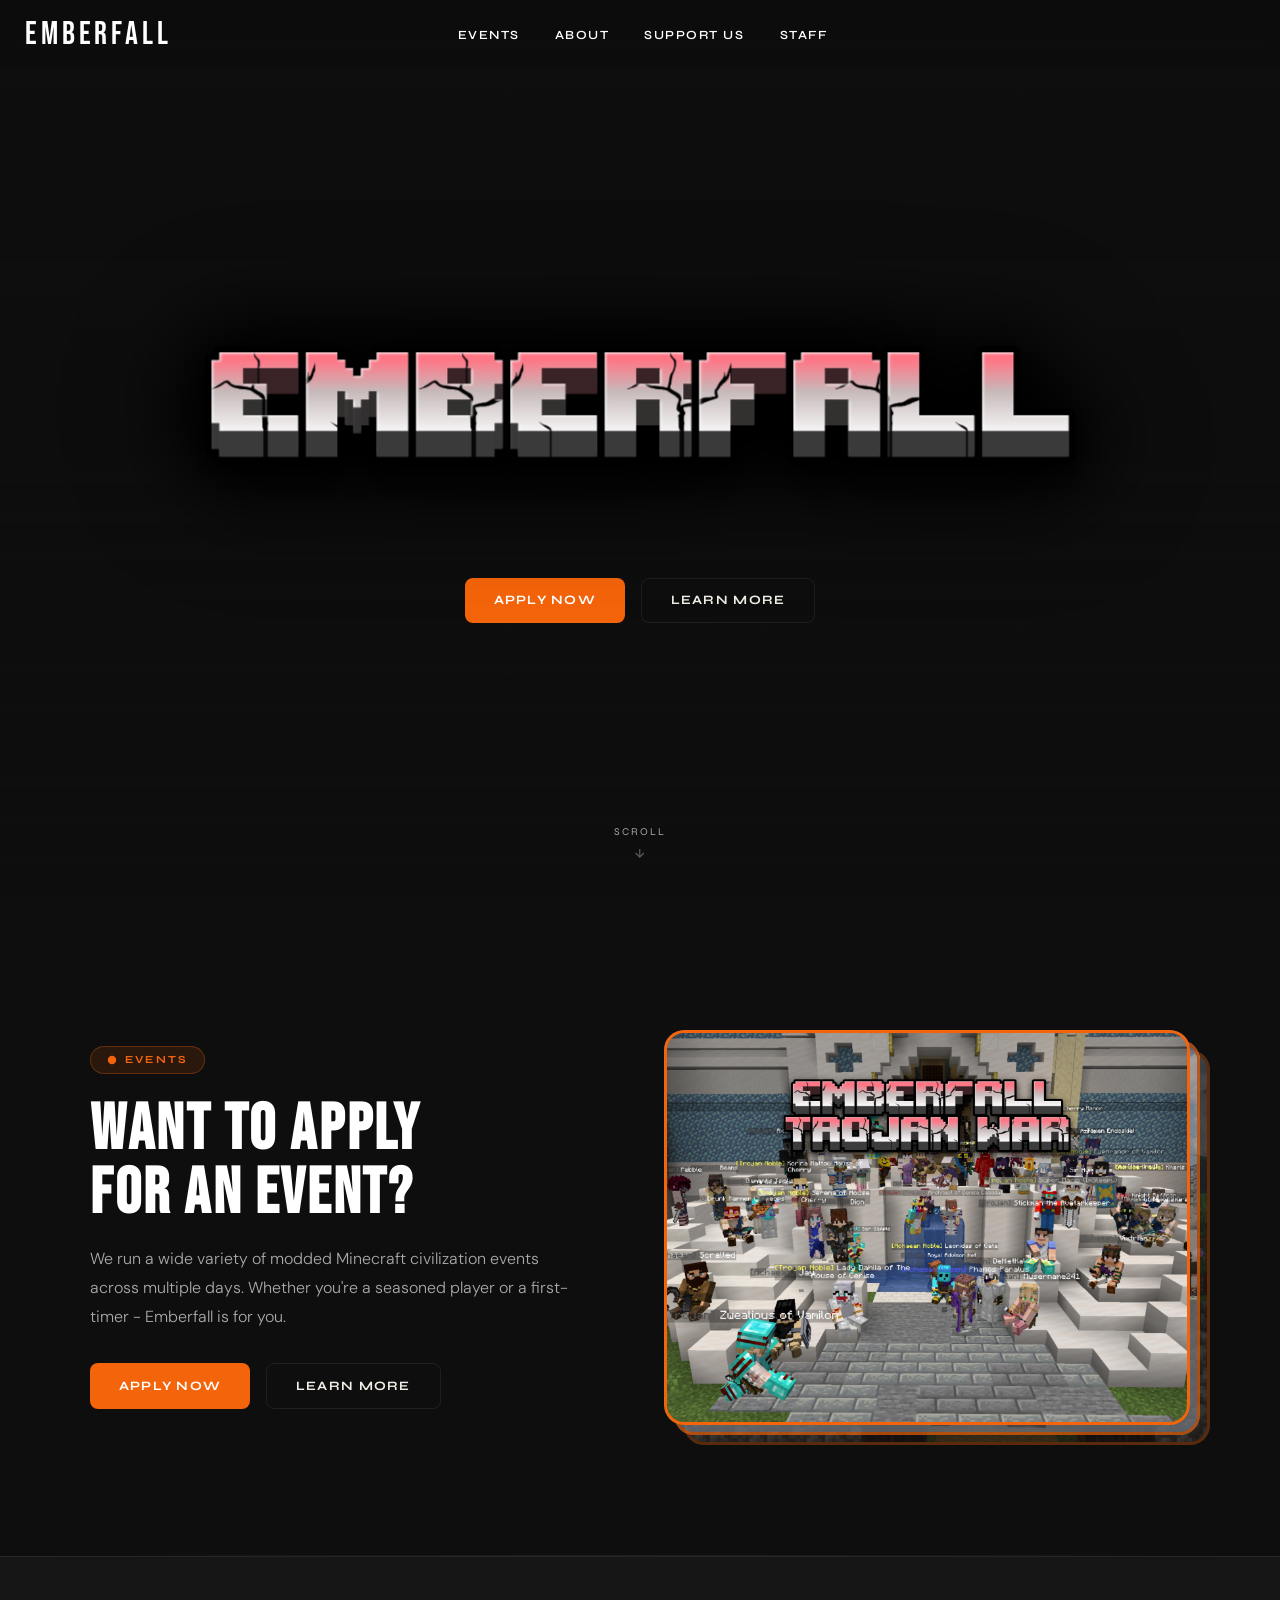
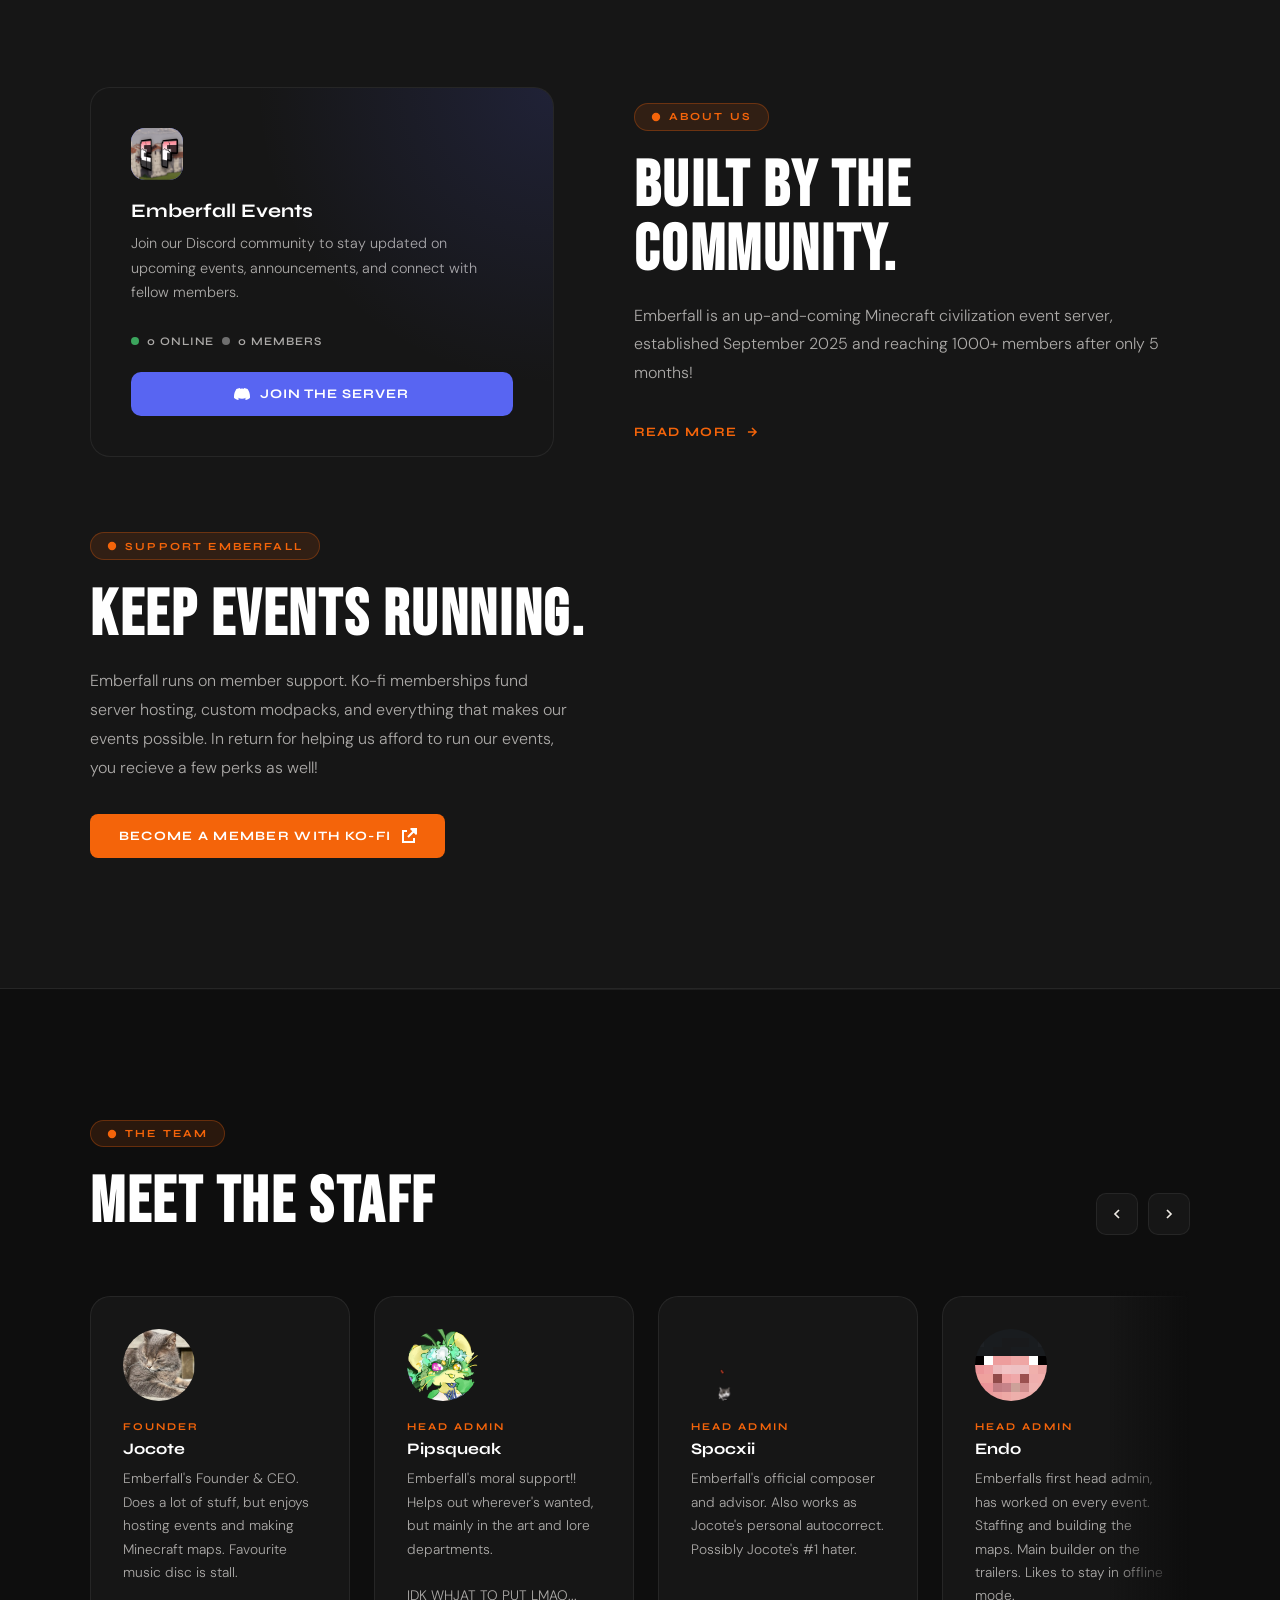
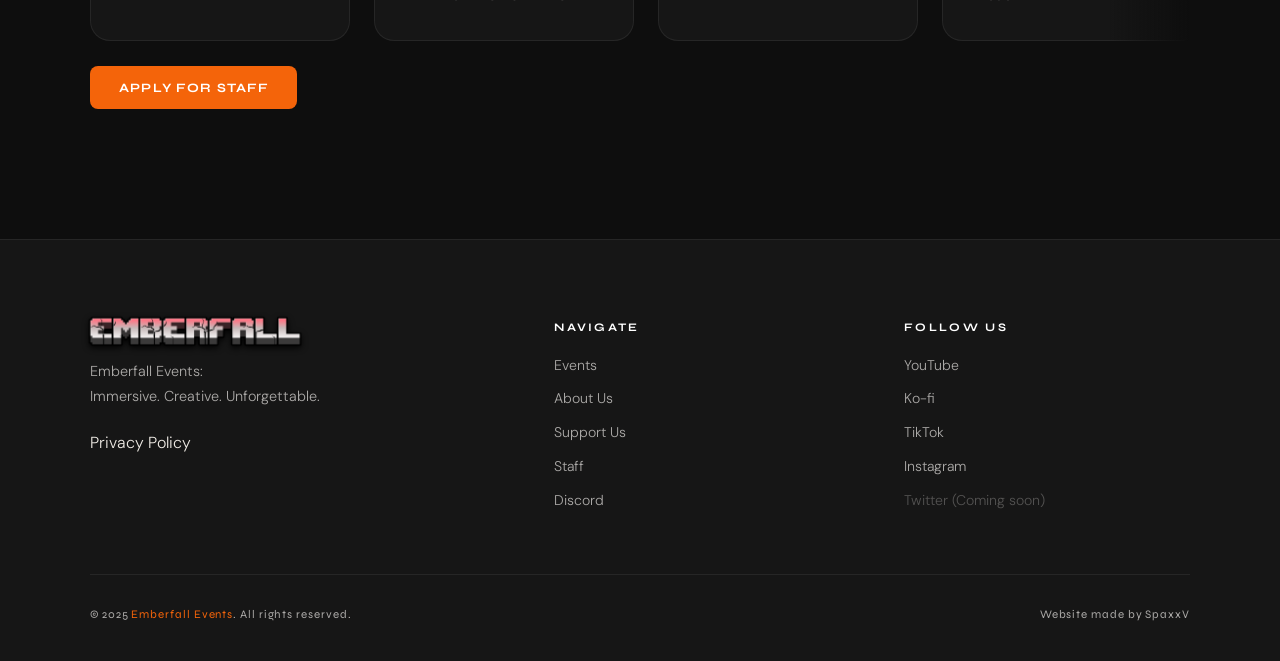
==== commit 2c4183c2: "new staff aded" ====
--- a/index.html
+++ b/index.html
@@ -117,7 +117,7 @@
               <svg width="10" height="10" viewBox="0 0 24 24" fill="currentColor"><circle cx="12" cy="12" r="10"/></svg>
               About Us
             </div>
-            <h2 class="section-title">Built by the<br/>Community.</h2>
+            <h2 class="section-title">Built by the<br>Community.</h2>
             <p class="section-body">
               Emberfall is an up-and-coming Minecraft civilization event server, established September 2025 and reaching 1000+ members after only 5 months!
             </p>
@@ -140,14 +140,14 @@
         <div class="support-section reveal from-left">
           <div class="tag-pill">
             <svg width="10" height="10" viewBox="0 0 24 24" fill="currentColor"><circle cx="12" cy="12" r="10"/></svg>
-            Support Us
-          </div>
-          <h2 class="section-title">Powered by supporters.</h2>
-          <p class="section-body" style="max-width: 100%;">
-            Emberfall is entirely funded by our wonderful supporters! Each and every donation goes toward paying for server hosting or resources that we need to keep every event running and engaging.
+            Support Emberfall
+          </div>
+          <h2 class="section-title">Keep Events Running.</h2>
+          <p class="section-body">
+            Emberfall runs on member support. Ko-fi memberships fund server hosting, custom modpacks, and everything that makes our events possible. In return for helping us afford to run our events, you recieve a few perks as well!
           </p>
           <a href="https://ko-fi.com/emberfallevents" target="_blank" class="btn-primary">
-            Donate now with Ko-fi
+            Become a member with Ko-fi
             <svg width="16" height="16" viewBox="0 0 16 16" fill="currentColor"><path d="M10 0L9 1L11.2929 3.29289L6.2929 8.29289L7.70711 9.70711L12.7071 4.7071L15 7L16 6V0H10Z"/><path d="M1 2H6V4H3V13H12V10H14V15H1V2Z"/></svg>
           </a>
           <!-- <br><br><br><br>
@@ -208,34 +208,46 @@
               <div class="staff-desc">Emberfalls first head admin, has worked on every event. Staffing and building the maps. Main builder on the trailers. Likes to stay in offline mode.</div>
             </div>
             <div class="staff-card">
-              <img src="./images/staff/parrotquack.png" alt="ParrotQuack" class="staff-pfp"/>
-              <div class="staff-role">Admin</div>
-              <div class="staff-name">ParrotQuack</div>
-              <div class="staff-desc">'Can I put "I am just here"'<br><br>-Parrot</div>
-            </div>
-            <div class="staff-card">
-              <img src="./images/staff/menuhart.png" alt="Menuhart" class="staff-pfp"/>
-              <div class="staff-role">Admin</div>
-              <div class="staff-name">Menuhart</div>
-              <div class="staff-desc"></div>
-            </div>
-            <div class="staff-card">
-              <img src="./images/staff/spotsthejaguar.png" alt="SpotsTheJaguar" class="staff-pfp"/>
-              <div class="staff-role">Admin</div>
-              <div class="staff-name">SpotsTheJaguar</div>
-              <div class="staff-desc">Emberfalls Worst Admin, but good at coding and using Minecraft commands. I'll try and do whatever is needed of me. I also like Speedrunning, cats, and D&D.</div>
-            </div>
-            <div class="staff-card">
-              <img src="./images/staff/super.png" alt="Super" class="staff-pfp"/>
-              <div class="staff-role">Admin</div>
-              <div class="staff-name">Super</div>
-              <div class="staff-desc">i am here sometimes</div>
-            </div>
-            <div class="staff-card">
               <img src="./images/staff/spaxxv.png" alt="SpaxxV" class="staff-pfp"/>
               <div class="staff-role">Developer</div>
               <div class="staff-name">SpaxxV</div>
-              <div class="staff-desc">Emberfall's developer who programs anything we need. Also makes music, art, and speedruns Minecraft. Cat enjoyer.</div>
+              <div class="staff-desc">Emberfall's developer who programs anything we need. Also makes music and art. Has a 25:01 RSG personal best. Cat enjoyer.</div>
+            </div>
+            <div class="staff-card">
+              <img src="./images/staff/flypuff.gif" alt="Flypuff" class="staff-pfp"/>
+              <div class="staff-role">Gamenight Hoster</div>
+              <div class="staff-name">Flypuff</div>
+              <div class="staff-desc"></div>
+            </div>
+            <div class="staff-card">
+              <img src="./images/staff/parrotquack.png" alt="ParrotQuack" class="staff-pfp"/>
+              <div class="staff-role">Admin</div>
+              <div class="staff-name">ParrotQuack</div>
+              <div class="staff-desc">'Can I put "I am just here"'<br><br>-Parrot</div>
+            </div>
+            <div class="staff-card">
+              <img src="./images/staff/menuhart.png" alt="Menuhart" class="staff-pfp"/>
+              <div class="staff-role">Admin</div>
+              <div class="staff-name">Menuhart</div>
+              <div class="staff-desc"></div>
+            </div>
+            <div class="staff-card">
+              <img src="./images/staff/spotsthejaguar.png" alt="SpotsTheJaguar" class="staff-pfp"/>
+              <div class="staff-role">Admin</div>
+              <div class="staff-name">SpotsTheJaguar</div>
+              <div class="staff-desc">Emberfalls Worst Admin, but good at coding and using Minecraft commands. I'll try and do whatever is needed of me. I also like Speedrunning, cats, and D&D.</div>
+            </div>
+            <div class="staff-card">
+              <img src="./images/staff/super.png" alt="Super" class="staff-pfp"/>
+              <div class="staff-role">Admin</div>
+              <div class="staff-name">Super</div>
+              <div class="staff-desc">i am here sometimes</div>
+            </div>
+            <div class="staff-card">
+              <img src="./images/staff/bielsinho_of.png" alt="Bielsinho of" class="staff-pfp"/>
+              <div class="staff-role">Admin</div>
+              <div class="staff-name">Bielsinho_of</div>
+              <div class="staff-desc"></div>
             </div>
             <div class="staff-card">
               <img src="./images/staff/circlespry.png" alt="Circlespry" class="staff-pfp"/>
@@ -244,21 +256,9 @@
               <div class="staff-desc"></div>
             </div>
             <div class="staff-card">
-              <img src="./images/staff/dangerisgood.png" alt="DangerIsGood" class="staff-pfp"/>
-              <div class="staff-role">Builder</div>
-              <div class="staff-name">DangerIsGood</div>
-              <div class="staff-desc"></div>
-            </div>
-            <div class="staff-card">
-              <img src="./images/staff/cryptic.png" alt="Cryptic" class="staff-pfp"/>
-              <div class="staff-role">Builder</div>
-              <div class="staff-name">Cryptic</div>
-              <div class="staff-desc"></div>
-            </div>
-            <div class="staff-card">
-              <img src="./images/staff/kale.png" alt="Kale" class="staff-pfp"/>
-              <div class="staff-role">Builder</div>
-              <div class="staff-name">Kale</div>
+              <img src="./images/staff/gnx.png" alt="Gnx" class="staff-pfp"/>
+              <div class="staff-role">Moderator</div>
+              <div class="staff-name">Gnx</div>
               <div class="staff-desc"></div>
             </div>
           </div>
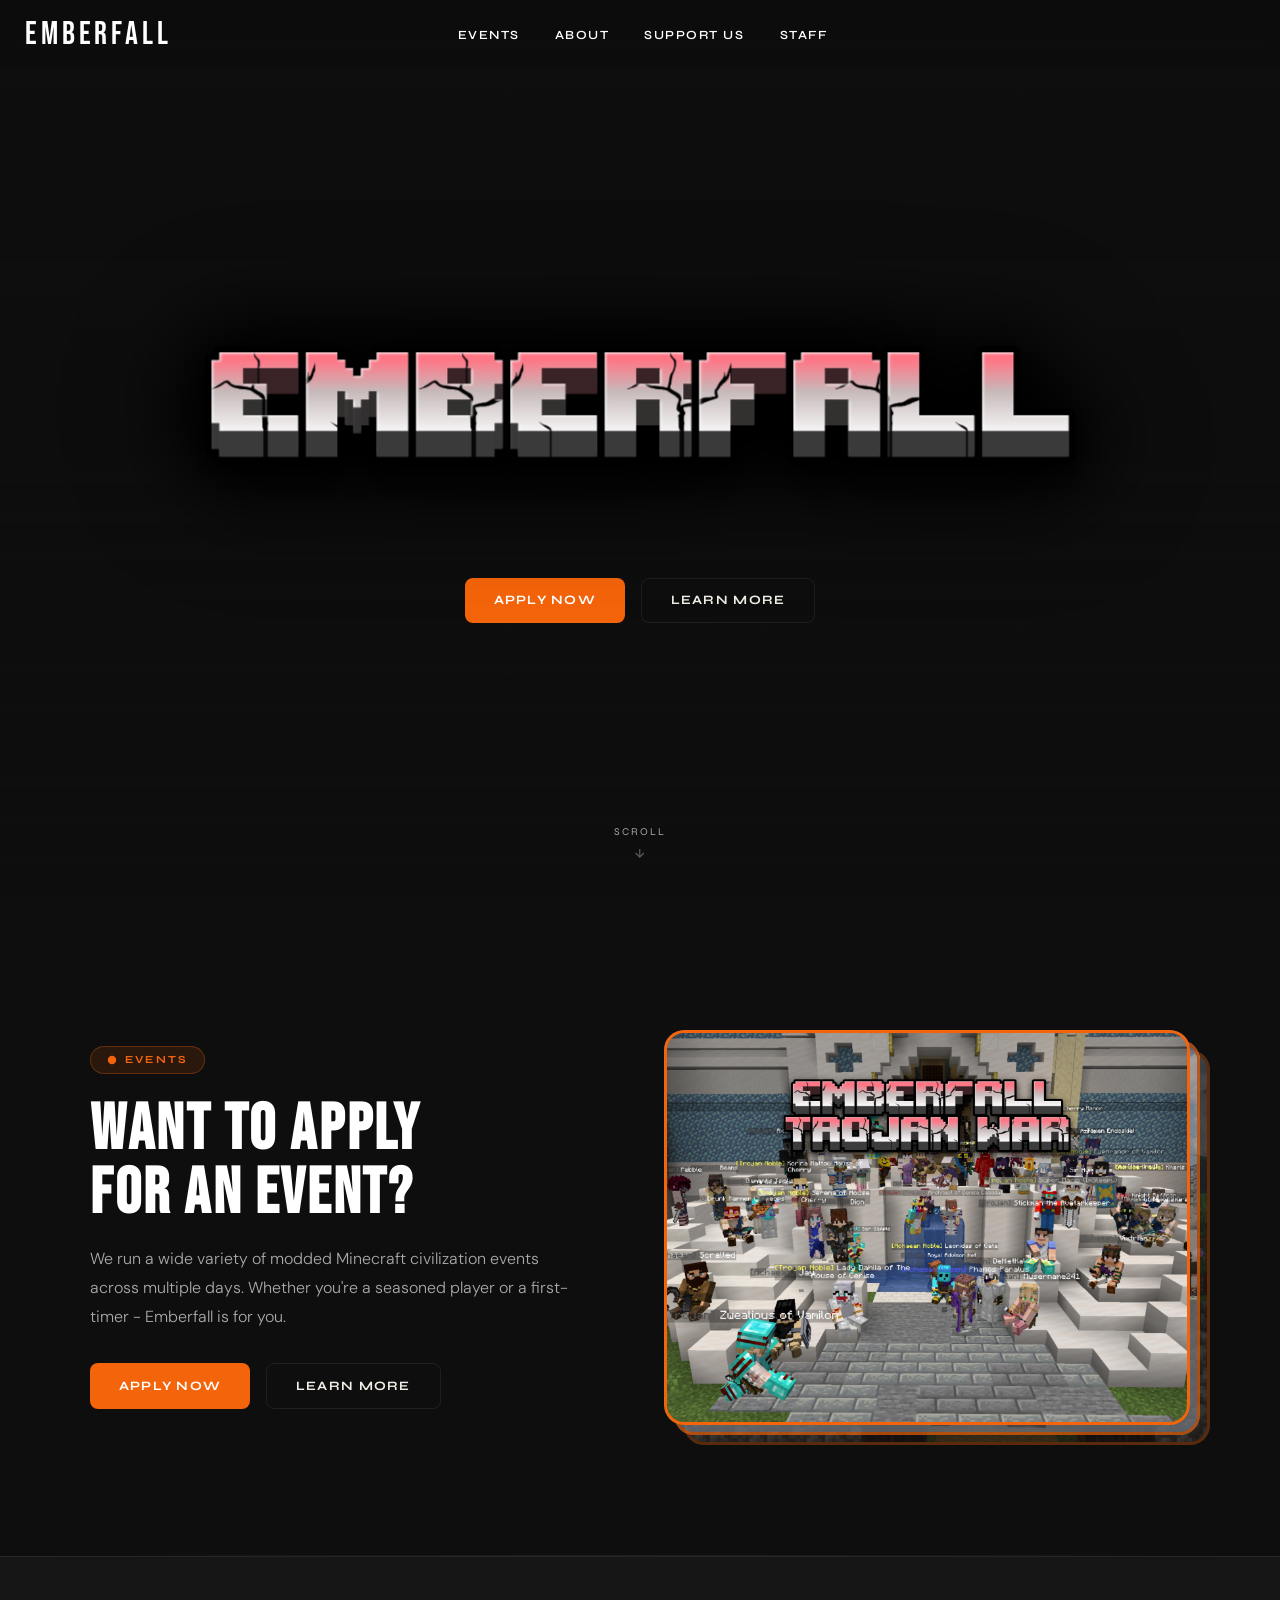
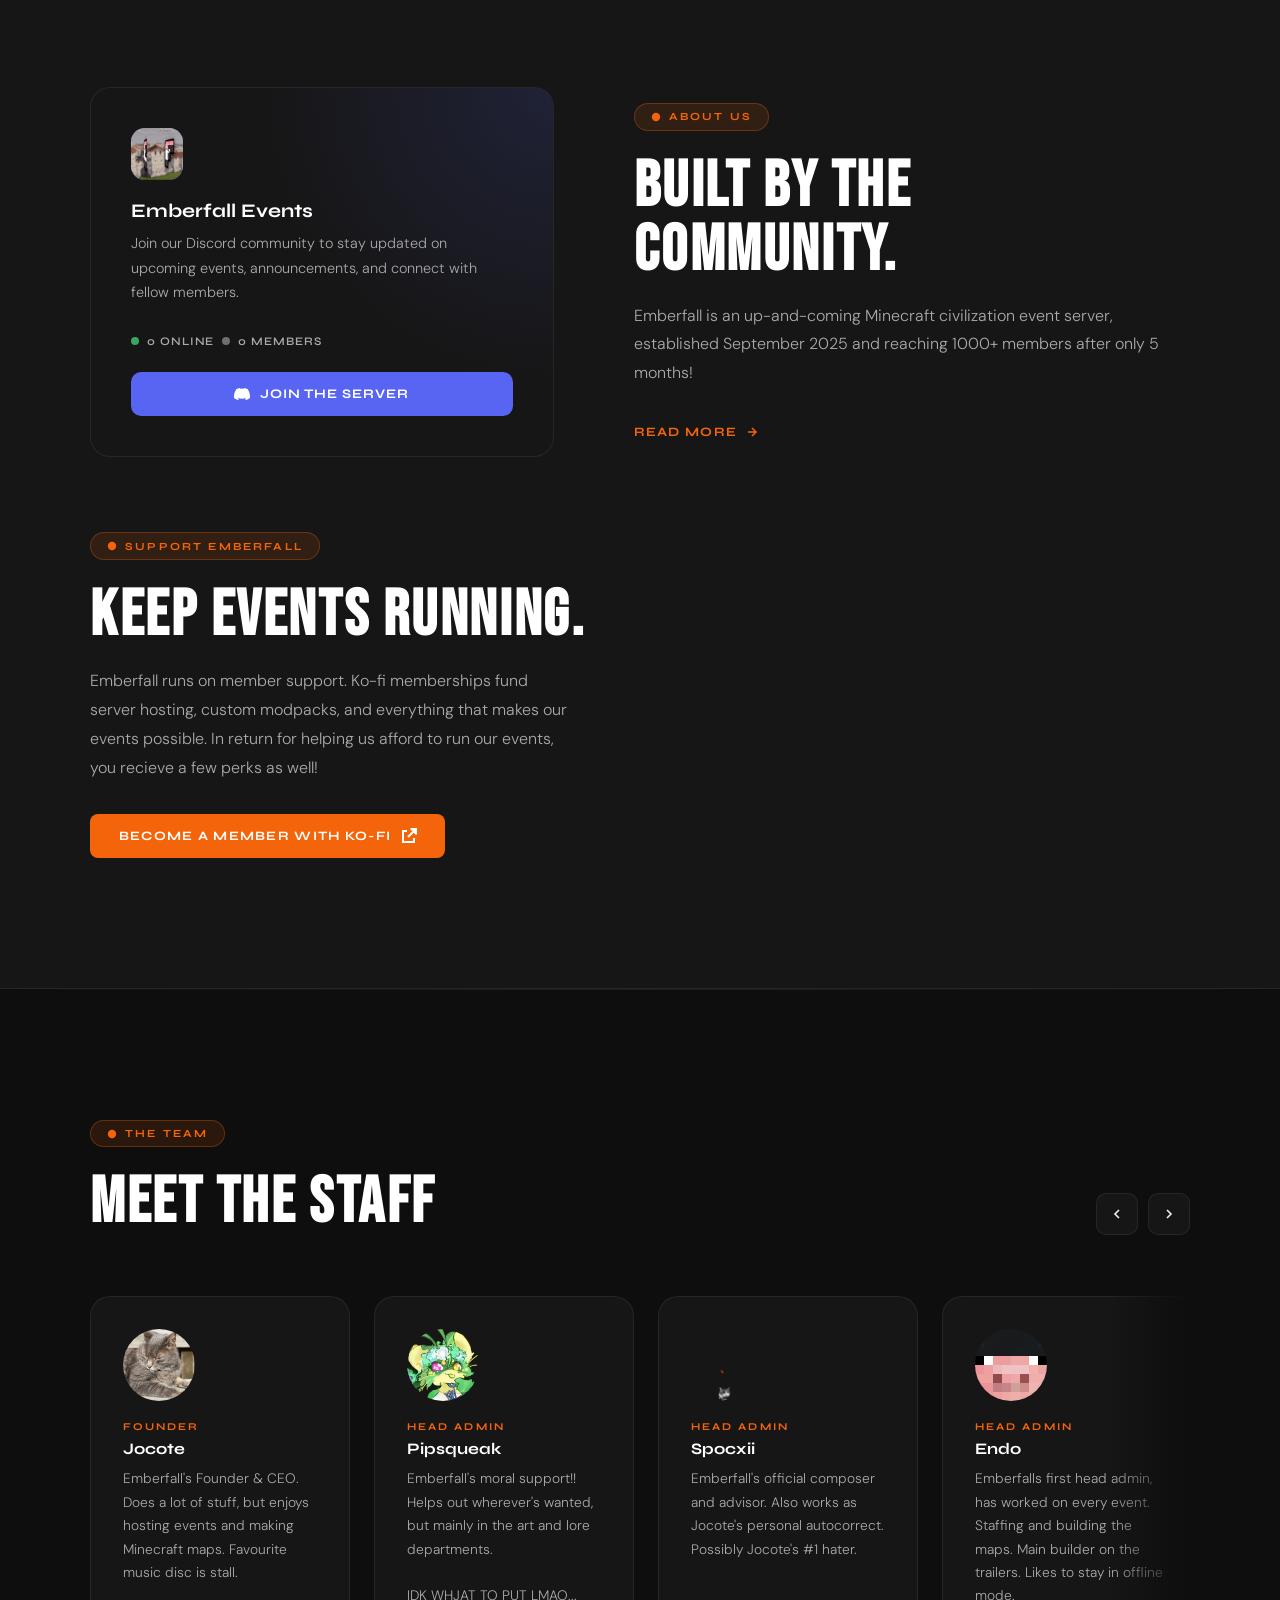
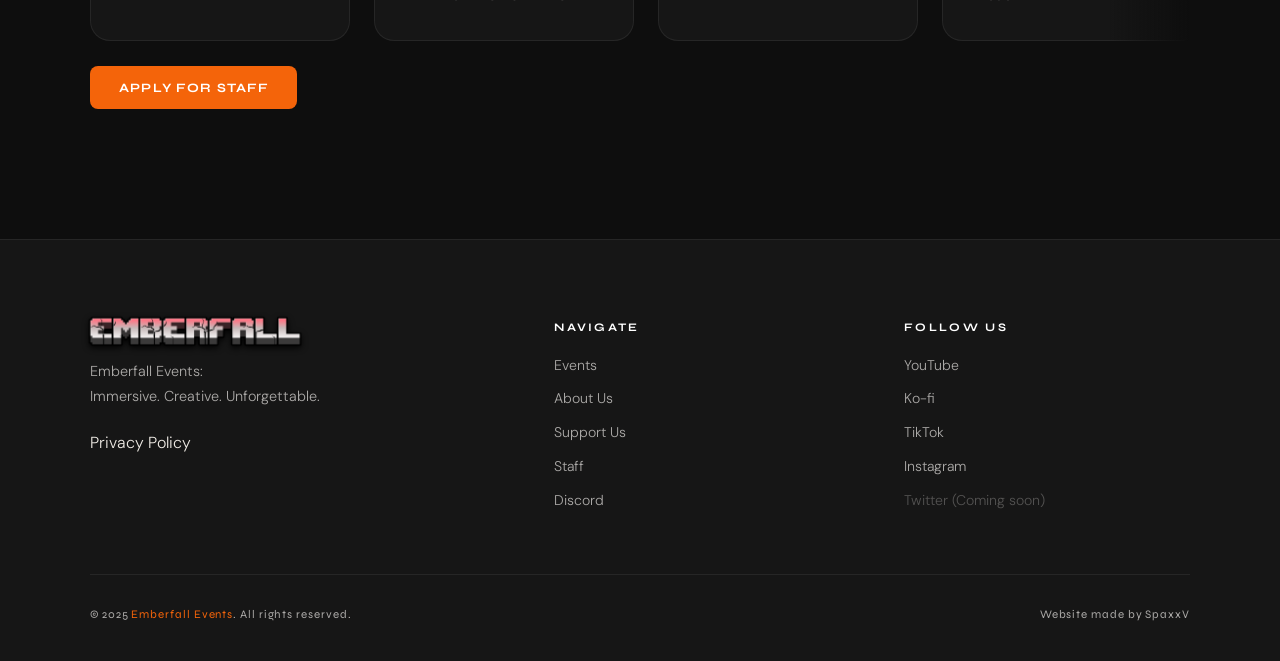
==== commit 6f3c29f7: "Add puff's desc" ====
--- a/index.html
+++ b/index.html
@@ -217,7 +217,7 @@
               <img src="./images/staff/flypuff.gif" alt="Flypuff" class="staff-pfp"/>
               <div class="staff-role">Gamenight Hoster</div>
               <div class="staff-name">Flypuff</div>
-              <div class="staff-desc"></div>
+              <div class="staff-desc">Emberfall's very first gamenight host! Joined the team recently, and is now working hard to improve Emberfall!!</div>
             </div>
             <div class="staff-card">
               <img src="./images/staff/parrotquack.png" alt="ParrotQuack" class="staff-pfp"/>
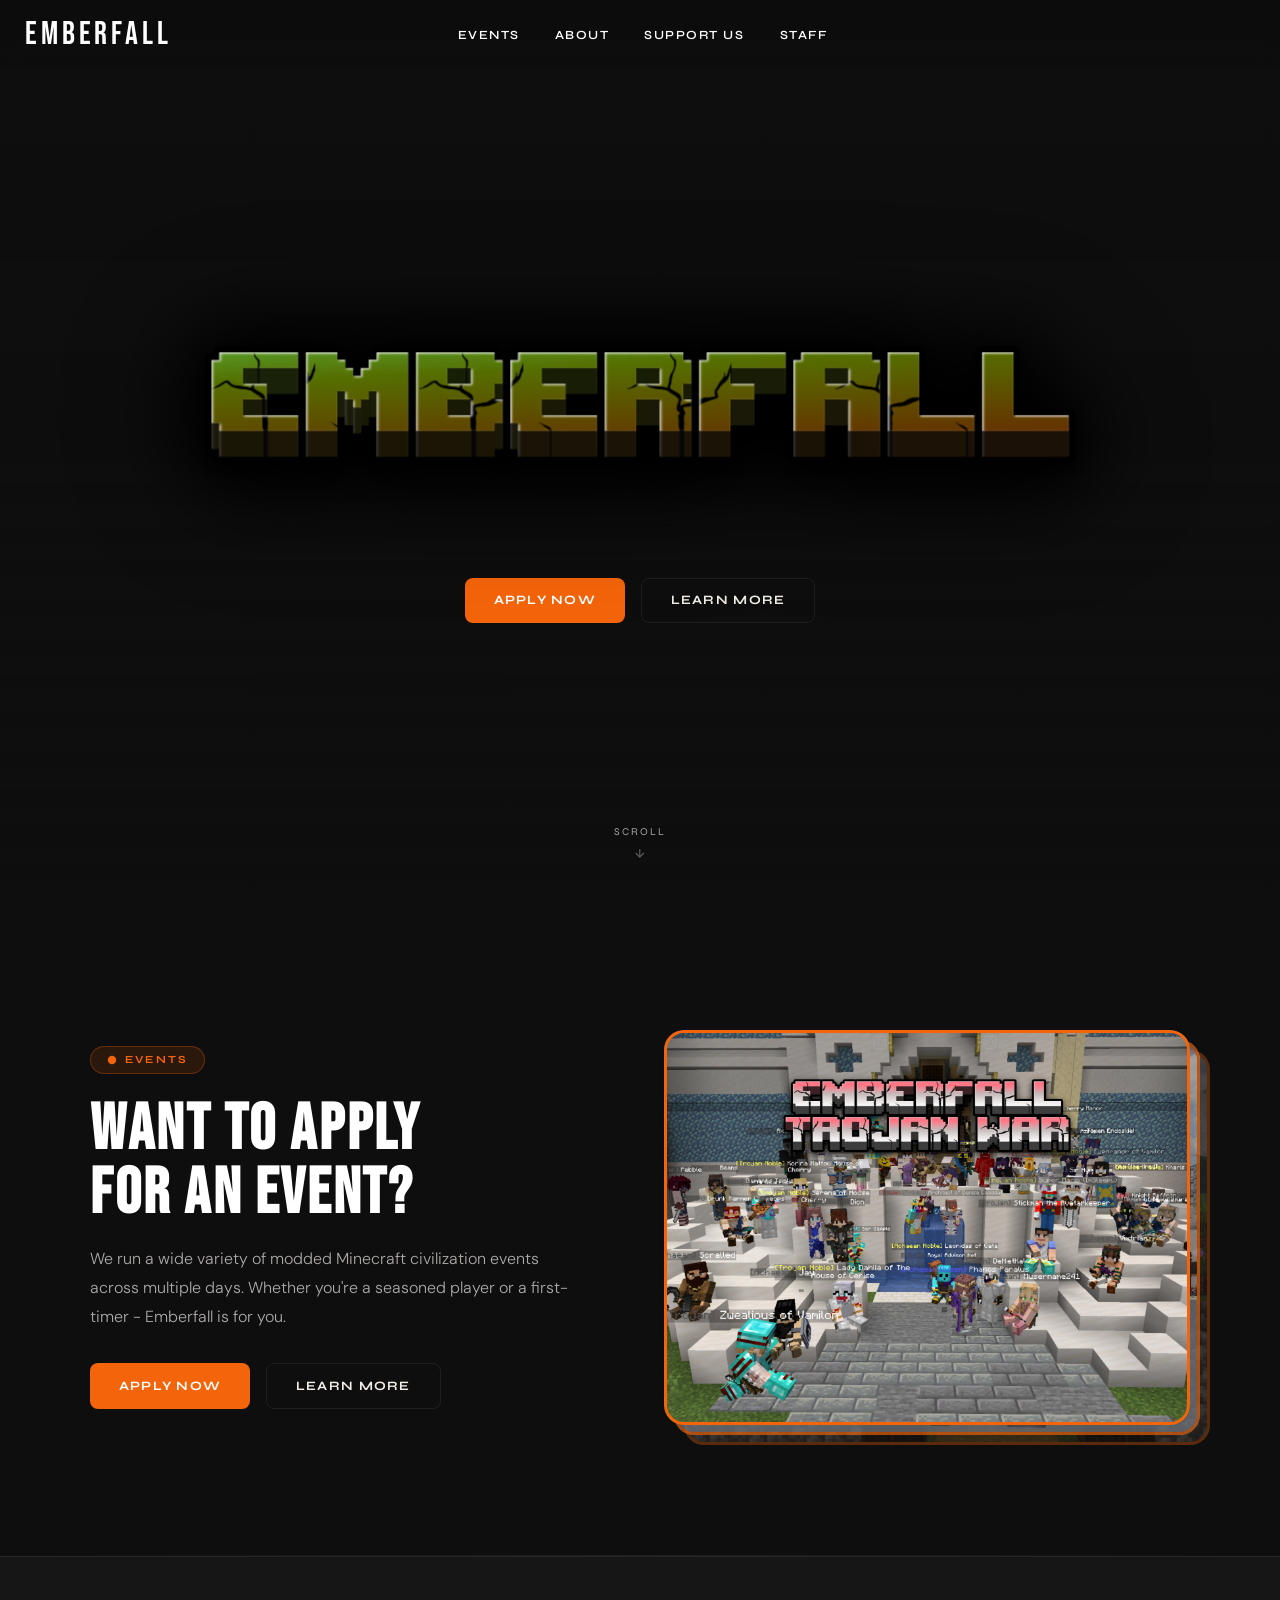
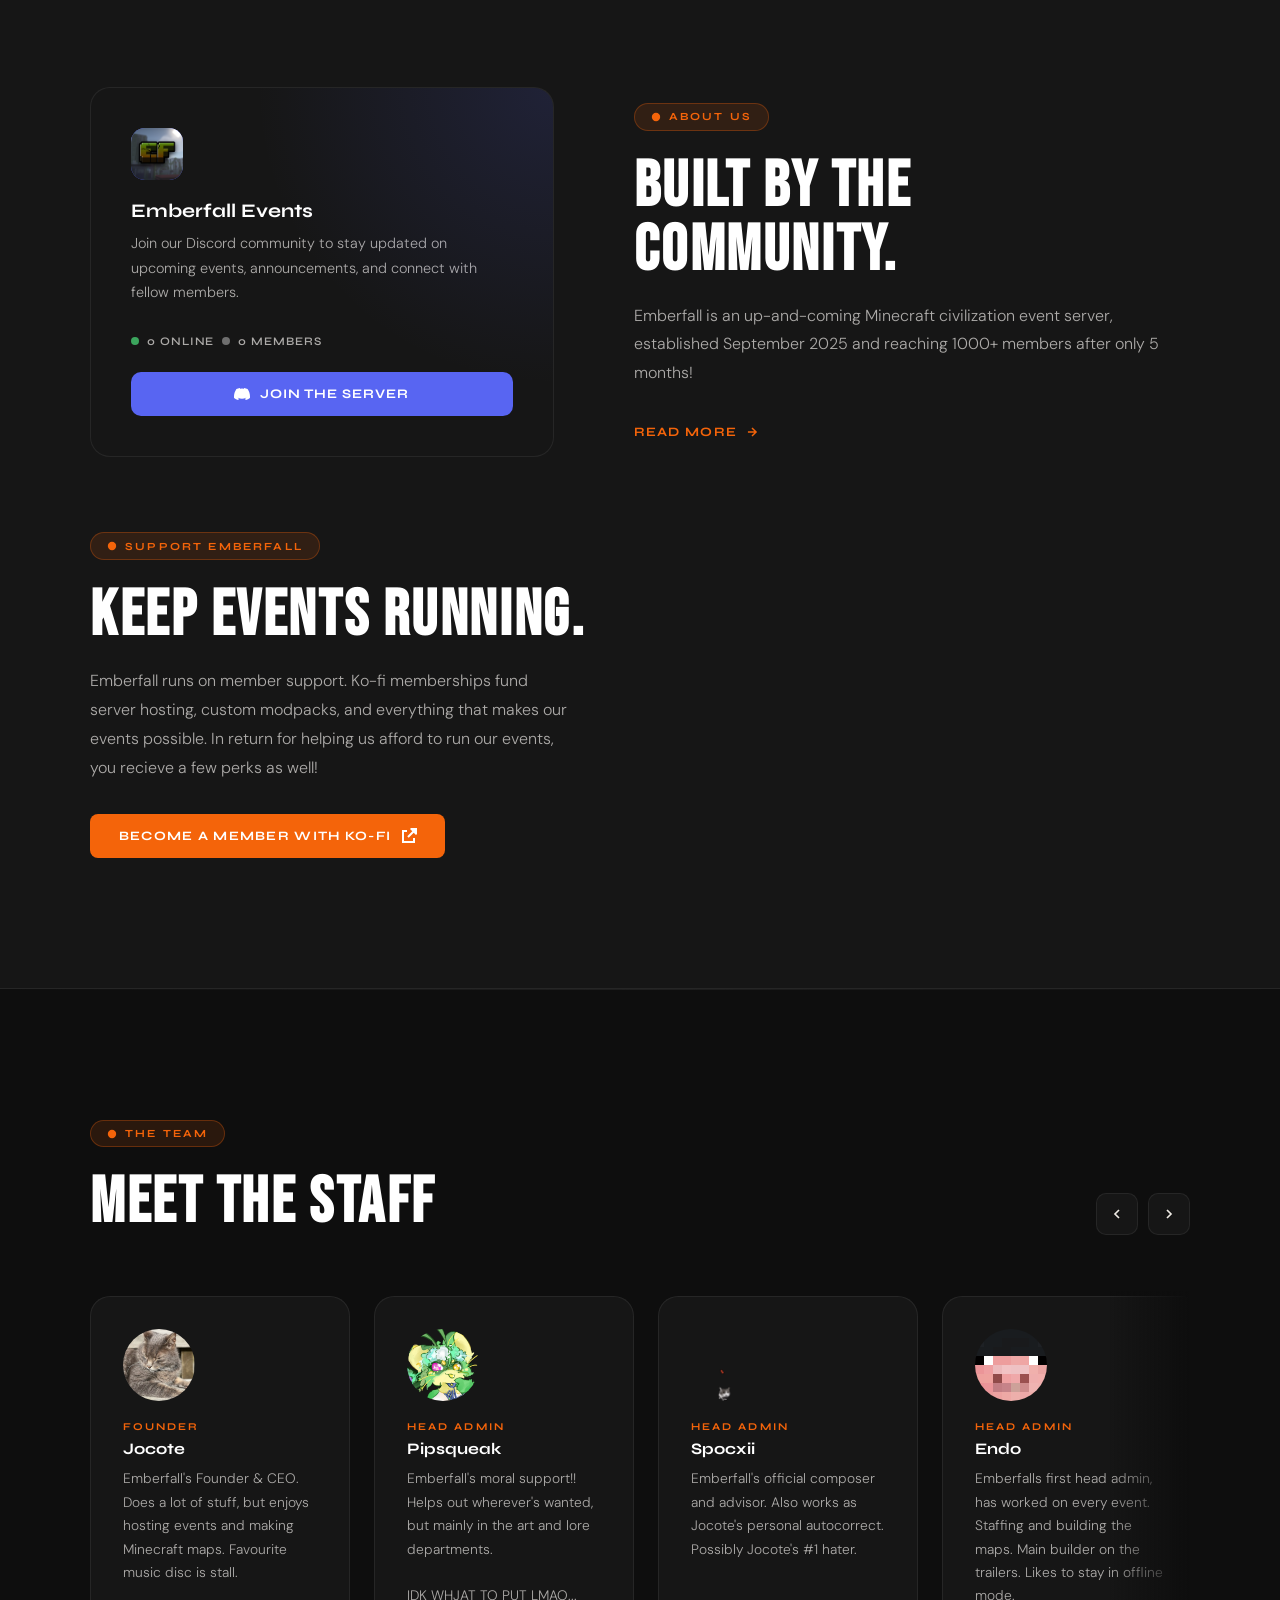
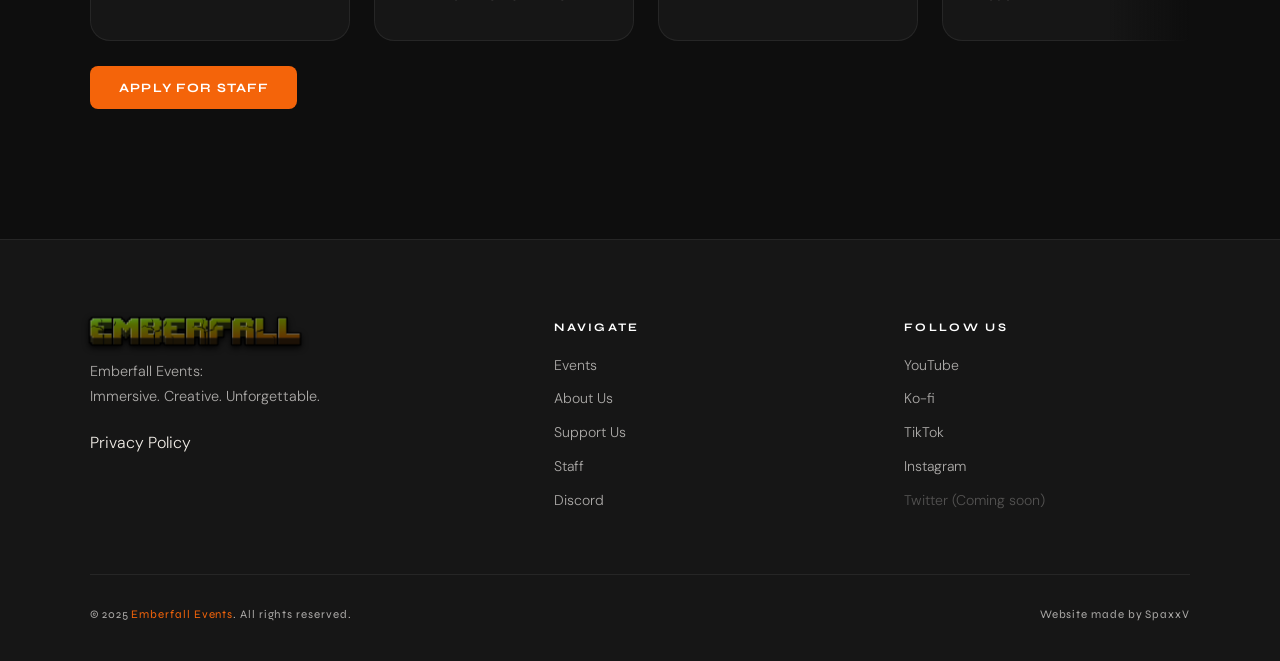
==== commit 96135ba8: "Quick asset update" ====
--- a/index.html
+++ b/index.html
@@ -95,7 +95,7 @@
           <div class="reveal" style="position:relative;">
             <div class="discord-card">
               <div class="discord-icon">
-                <img src="./images/discord_logo.gif" style="width:100%;height:100%;object-fit:cover;border-radius: 14px;"/>
+                <img src="./images/discord_logo.png" style="width:100%;height:100%;object-fit:cover;border-radius: 14px;"/>
               </div>
               <h3>Emberfall Events</h3>
               <p>Join our Discord community to stay updated on upcoming events, announcements, and connect with fellow members.</p>
@@ -313,5 +313,5 @@
   </body>
 
   <script src="./global/network.js?r=7"></script>
-  <script src="script.js?r=18"></script>
+  <script src="script.js?r=128"></script>
 </html>
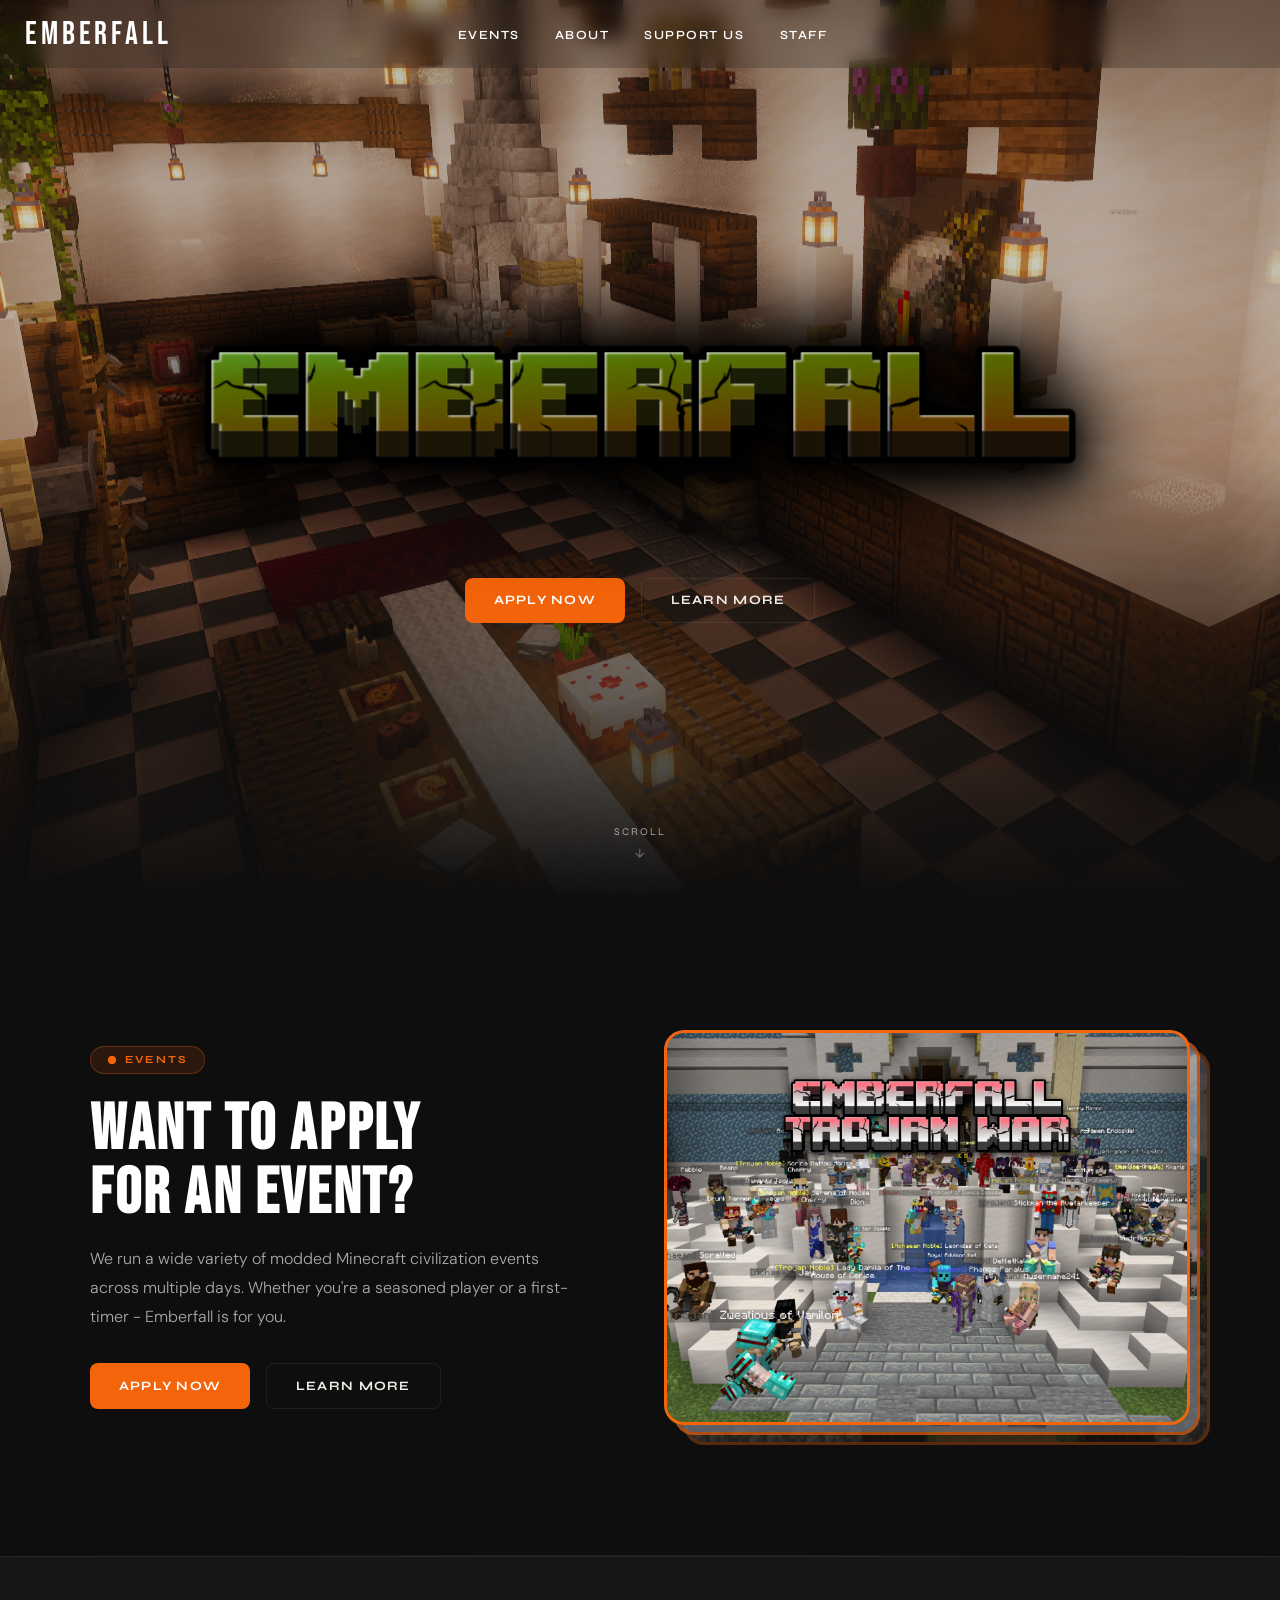
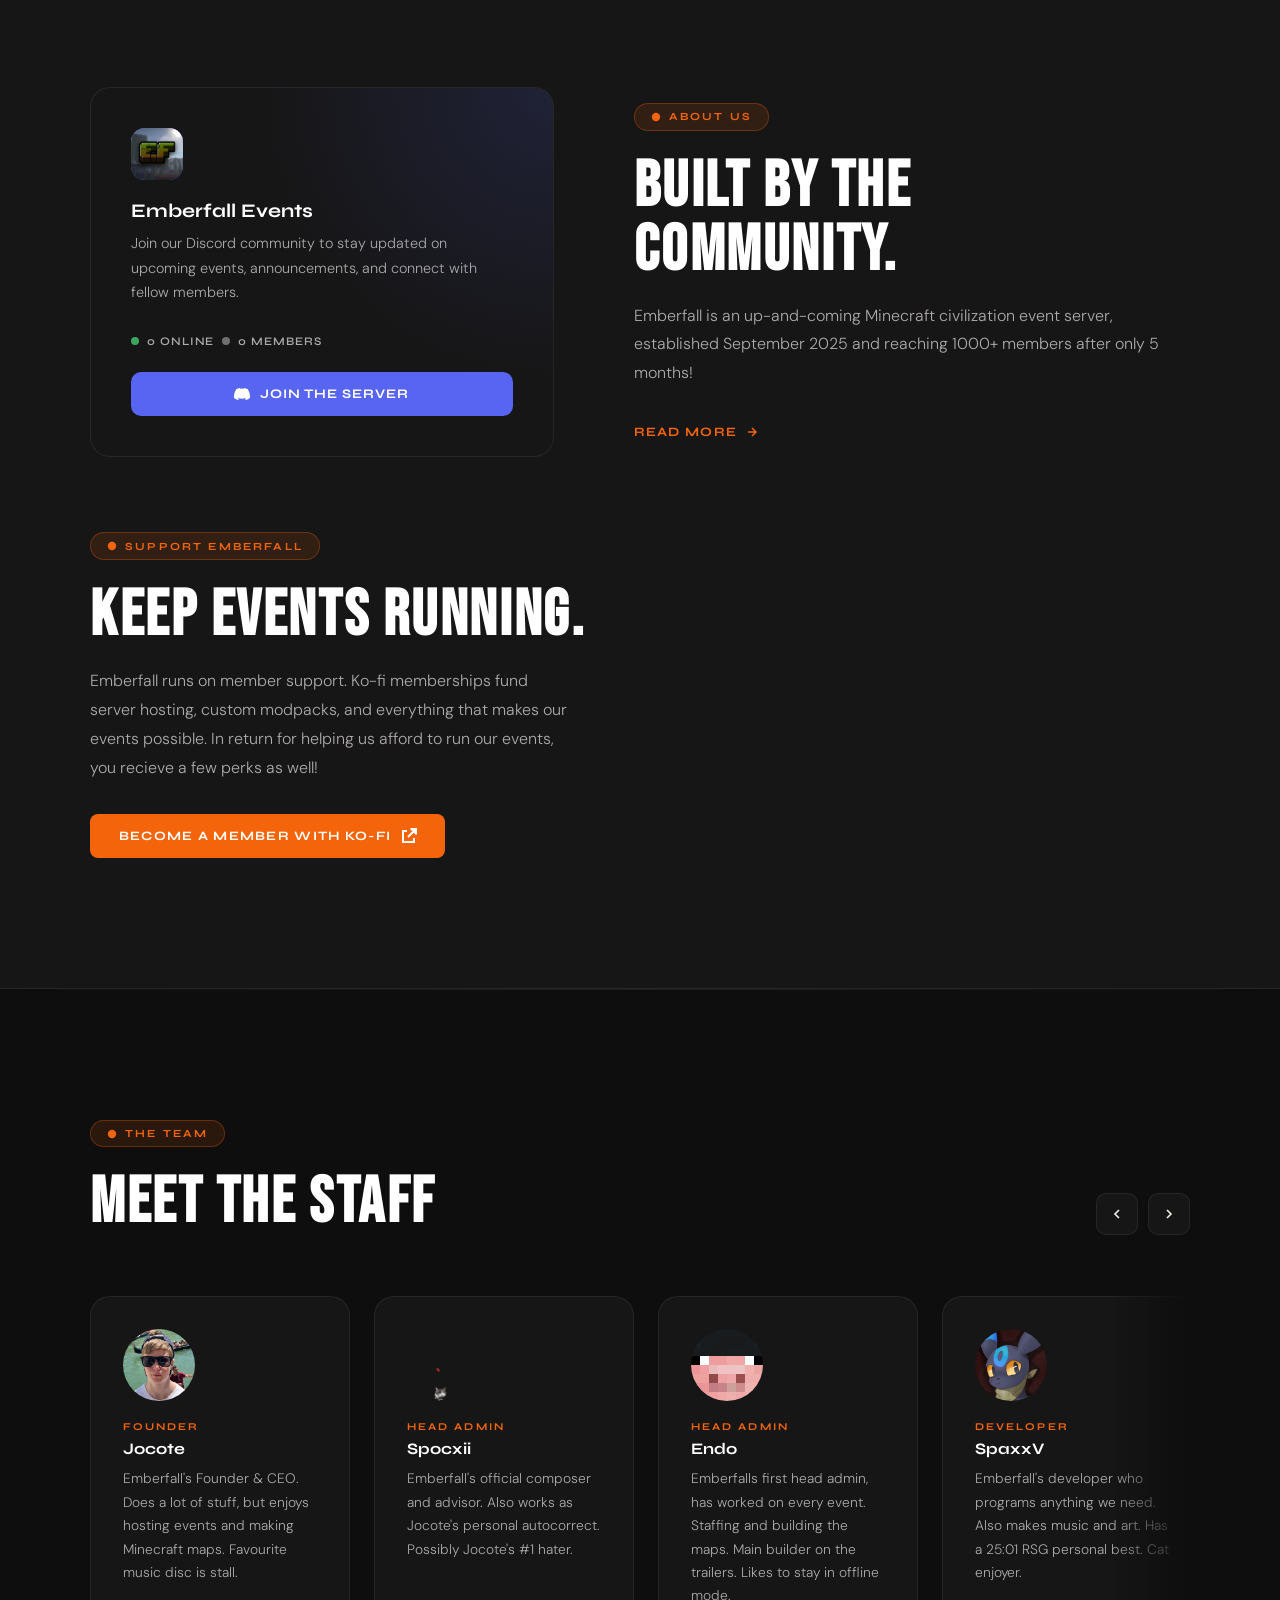
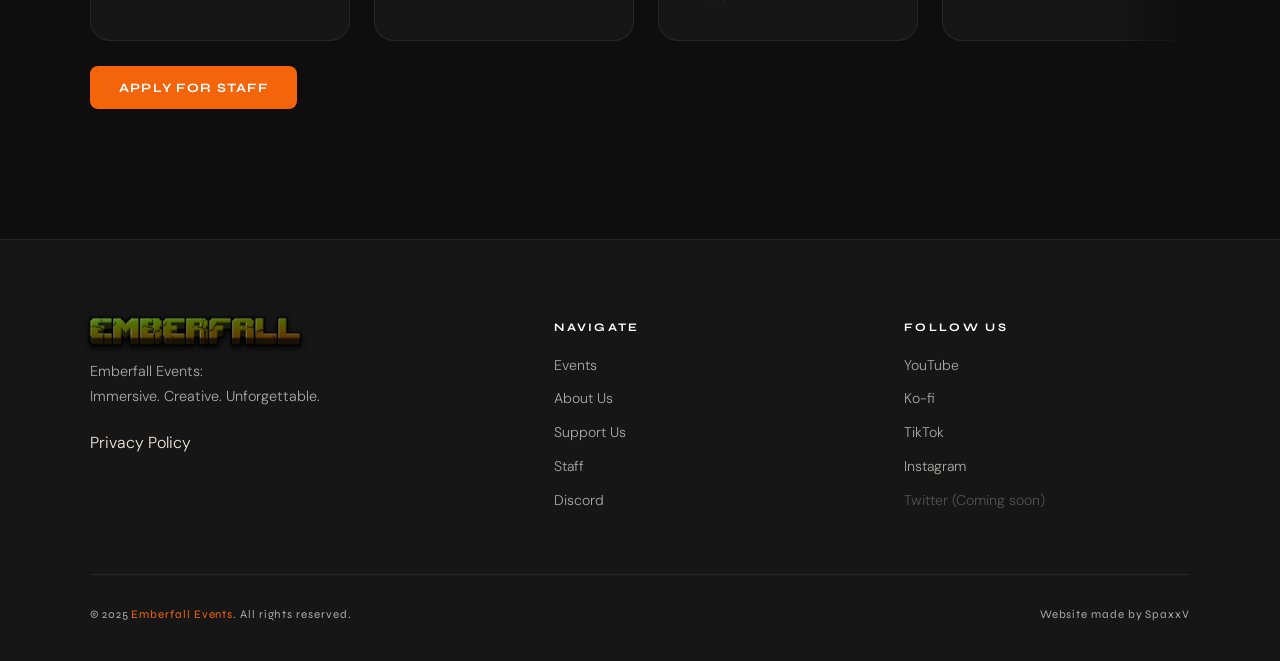
==== commit 5293b9de: "Update Main Pages" ====
--- a/index.html
+++ b/index.html
@@ -190,12 +190,6 @@
               <div class="staff-desc">Emberfall's Founder & CEO. Does a lot of stuff, but enjoys hosting events and making Minecraft maps. Favourite music disc is stall.</div>
             </div>
             <div class="staff-card">
-              <img src="./images/staff/pipsqueak.png" alt="Pipsqueak" class="staff-pfp"/>
-              <div class="staff-role">Head Admin</div>
-              <div class="staff-name">Pipsqueak</div>
-              <div class="staff-desc">Emberfall's moral support!! Helps out wherever's wanted, but mainly in the art and lore departments. <br><br>IDK WHJAT TO PUT LMAO...</div>
-            </div>
-            <div class="staff-card">
               <img src="./images/staff/spocxii.gif" alt="Spocxii" class="staff-pfp"/>
               <div class="staff-role">Head Admin</div>
               <div class="staff-name">Spocxii</div>
@@ -220,6 +214,12 @@
               <div class="staff-desc">Emberfall's very first gamenight host! Joined the team recently, and is now working hard to improve Emberfall!!</div>
             </div>
             <div class="staff-card">
+              <img src="./images/staff/pipsqueak.png" alt="Pipsqueak" class="staff-pfp"/>
+              <div class="staff-role">Admin</div>
+              <div class="staff-name">Pipsqueak</div>
+              <div class="staff-desc">Emberfall's moral support!! Helps out wherever's wanted, but mainly in the art and lore departments. <br><br>IDK WHJAT TO PUT LMAO...</div>
+            </div>
+            <div class="staff-card">
               <img src="./images/staff/parrotquack.png" alt="ParrotQuack" class="staff-pfp"/>
               <div class="staff-role">Admin</div>
               <div class="staff-name">ParrotQuack</div>
@@ -229,7 +229,7 @@
               <img src="./images/staff/menuhart.png" alt="Menuhart" class="staff-pfp"/>
               <div class="staff-role">Admin</div>
               <div class="staff-name">Menuhart</div>
-              <div class="staff-desc"></div>
+              <div class="staff-desc">Dresses up in maid outfits or as Dr. House</div>
             </div>
             <div class="staff-card">
               <img src="./images/staff/spotsthejaguar.png" alt="SpotsTheJaguar" class="staff-pfp"/>
@@ -247,19 +247,7 @@
               <img src="./images/staff/bielsinho_of.png" alt="Bielsinho of" class="staff-pfp"/>
               <div class="staff-role">Admin</div>
               <div class="staff-name">Bielsinho_of</div>
-              <div class="staff-desc"></div>
-            </div>
-            <div class="staff-card">
-              <img src="./images/staff/circlespry.png" alt="Circlespry" class="staff-pfp"/>
-              <div class="staff-role">Moderator</div>
-              <div class="staff-name">Circlespry</div>
-              <div class="staff-desc"></div>
-            </div>
-            <div class="staff-card">
-              <img src="./images/staff/gnx.png" alt="Gnx" class="staff-pfp"/>
-              <div class="staff-role">Moderator</div>
-              <div class="staff-name">Gnx</div>
-              <div class="staff-desc"></div>
+              <div class="staff-desc">who is he</div>
             </div>
           </div>
         </div>  
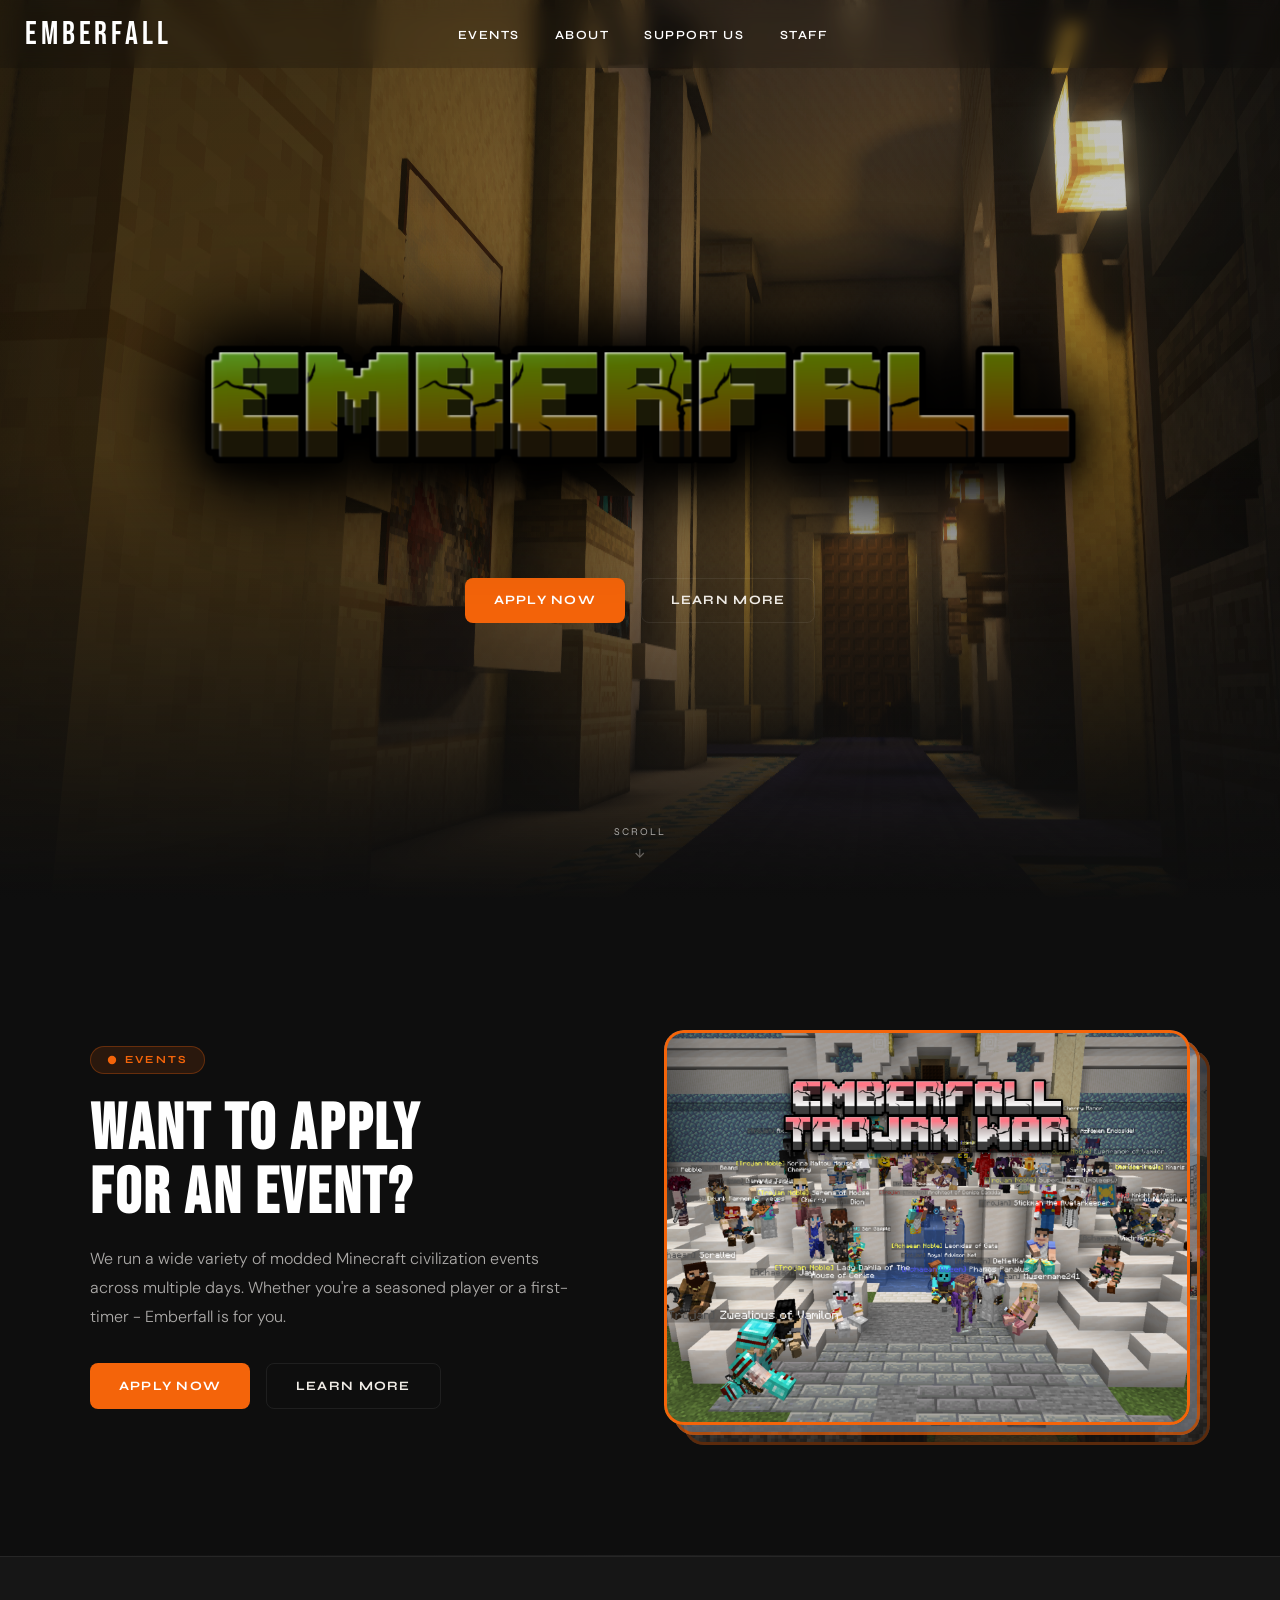
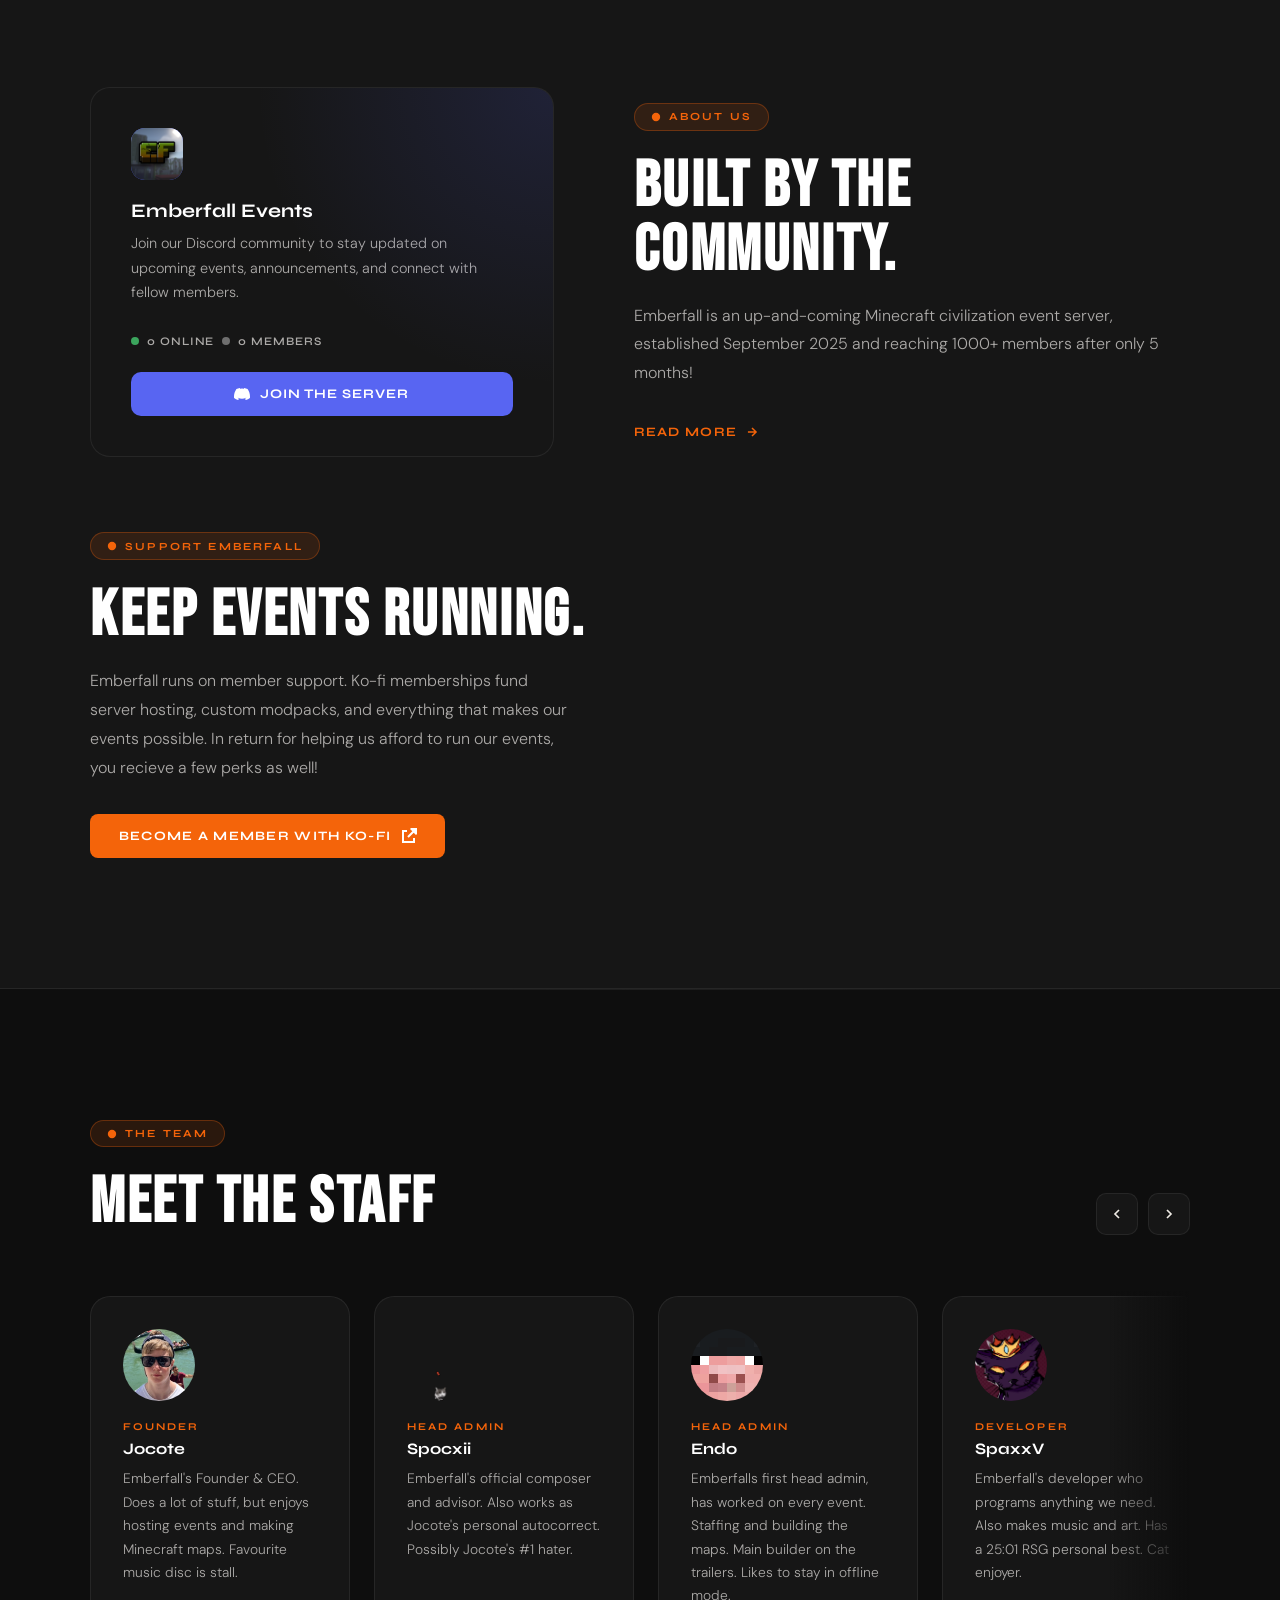
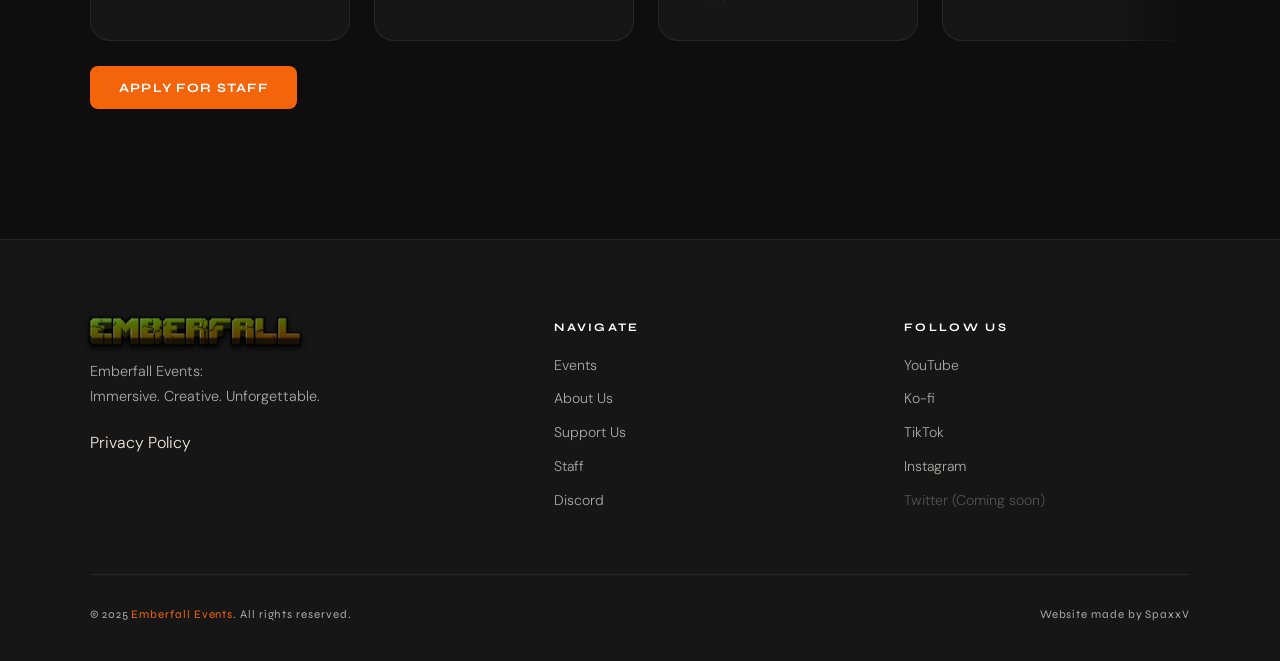
==== commit 60a2dd1a: "patch broken discord invites" ====
--- a/index.html
+++ b/index.html
@@ -105,7 +105,7 @@
                 <div class="dot-offine"></div>
                 <span id="member-count">0 Members</span>
               </div>
-              <a href="https://discord.gg/emberfallevents" target="_blank" class="btn-discord">
+              <a href="https://discord.gg/8446kQEu73" target="_blank" class="btn-discord">
                 <svg width="16" height="16" viewBox="0 0 24 24" fill="currentColor"><path d="M20.317 4.37a19.791 19.791 0 0 0-4.885-1.515.074.074 0 0 0-.079.037c-.21.375-.444.864-.608 1.25a18.27 18.27 0 0 0-5.487 0 12.64 12.64 0 0 0-.617-1.25.077.077 0 0 0-.079-.037A19.736 19.736 0 0 0 3.677 4.37a.07.07 0 0 0-.032.027C.533 9.046-.32 13.58.099 18.057c.002.022.015.043.031.055a19.9 19.9 0 0 0 5.993 3.03.078.078 0 0 0 .084-.028 14.09 14.09 0 0 0 1.226-1.994.076.076 0 0 0-.041-.106 13.107 13.107 0 0 1-1.872-.892.077.077 0 0 1-.008-.128 10.2 10.2 0 0 0 .372-.292.074.074 0 0 1 .077-.01c3.928 1.793 8.18 1.793 12.062 0a.074.074 0 0 1 .078.01c.12.098.246.198.373.292a.077.077 0 0 1-.006.127 12.299 12.299 0 0 1-1.873.892.077.077 0 0 0-.041.107c.36.698.772 1.362 1.225 1.993a.076.076 0 0 0 .084.028 19.839 19.839 0 0 0 6.002-3.03.077.077 0 0 0 .032-.054c.5-5.177-.838-9.674-3.549-13.66a.061.061 0 0 0-.031-.03z"/></svg>
                 Join the Server
               </a>
@@ -278,7 +278,7 @@
               <li><a href="#about">About Us</a></li>
               <li><a href="#support">Support Us</a></li>
               <li><a href="#staff">Staff</a></li>
-              <li><a href="https://discord.gg/emberfallevents" target="_blank">Discord</a></li>
+              <li><a href="https://discord.gg/8446kQEu73" target="_blank">Discord</a></li>
             </ul>
           </div>
           <div class="footer-col">
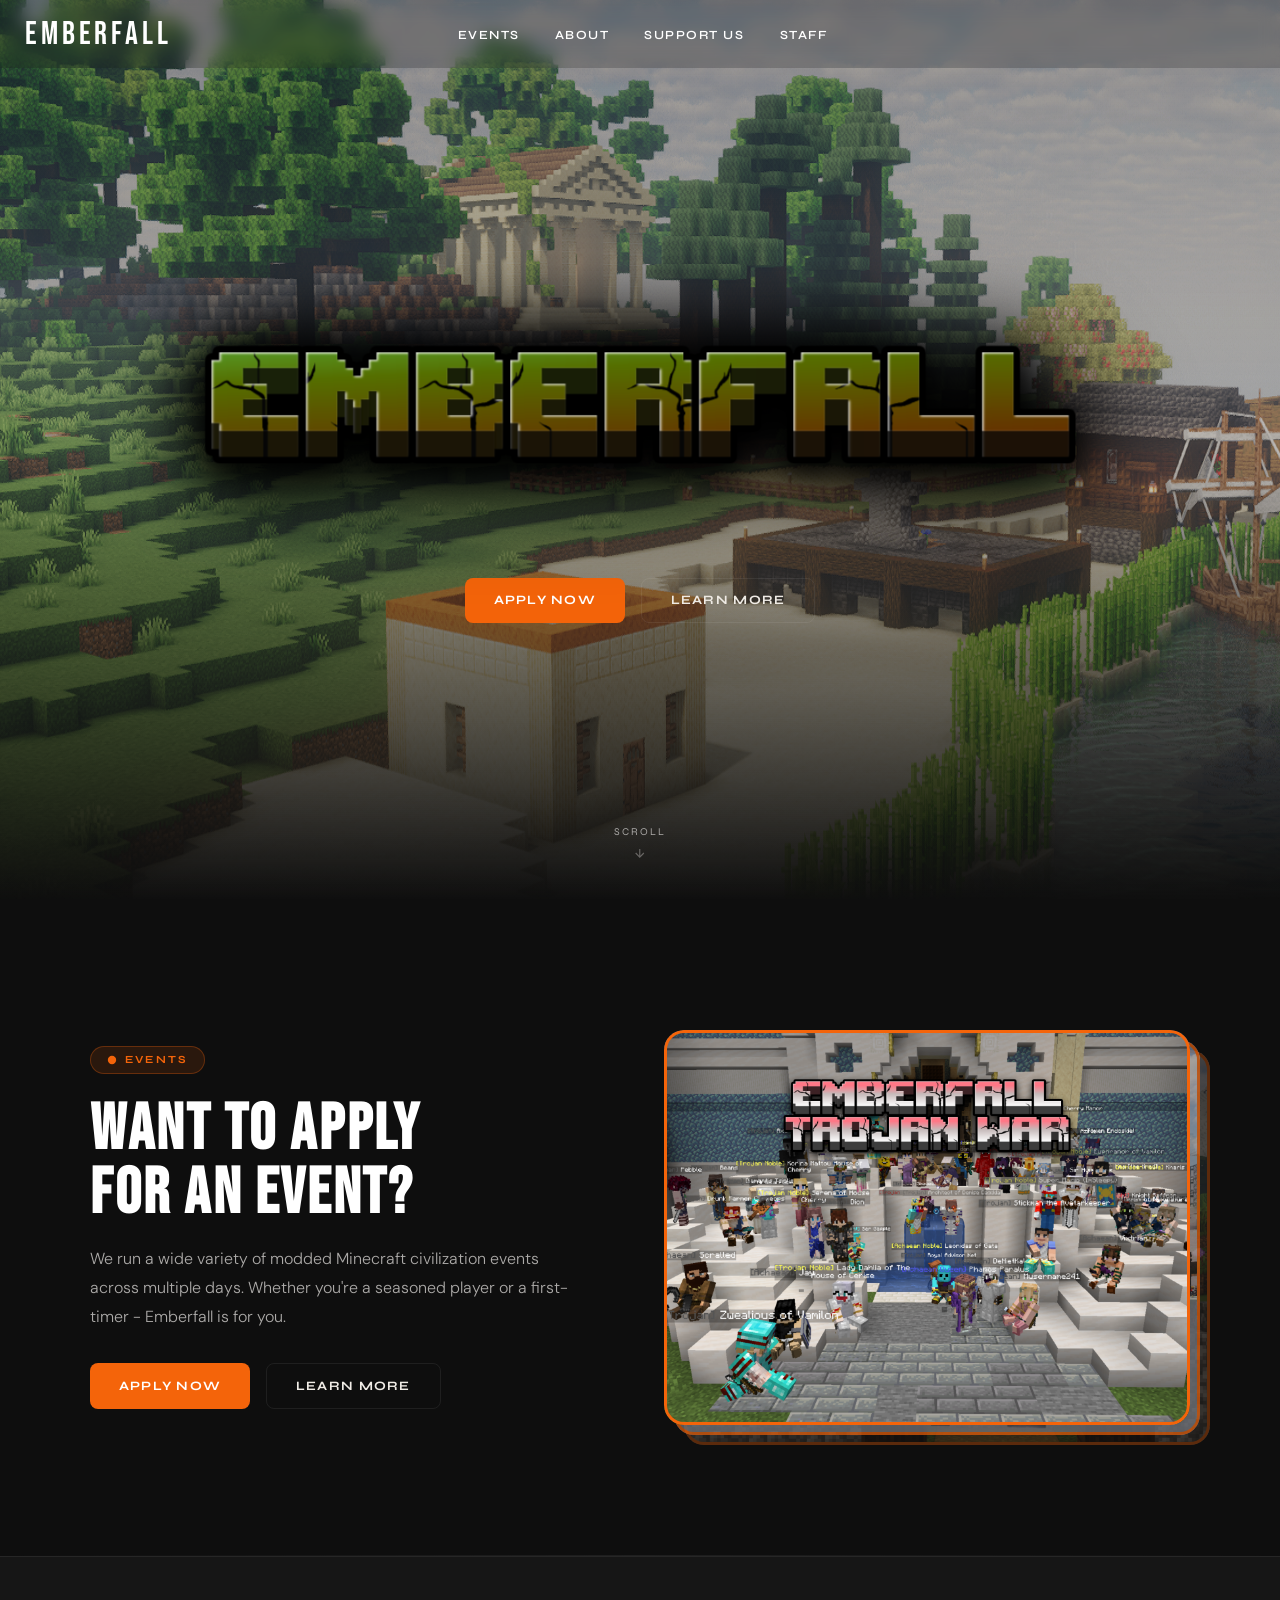
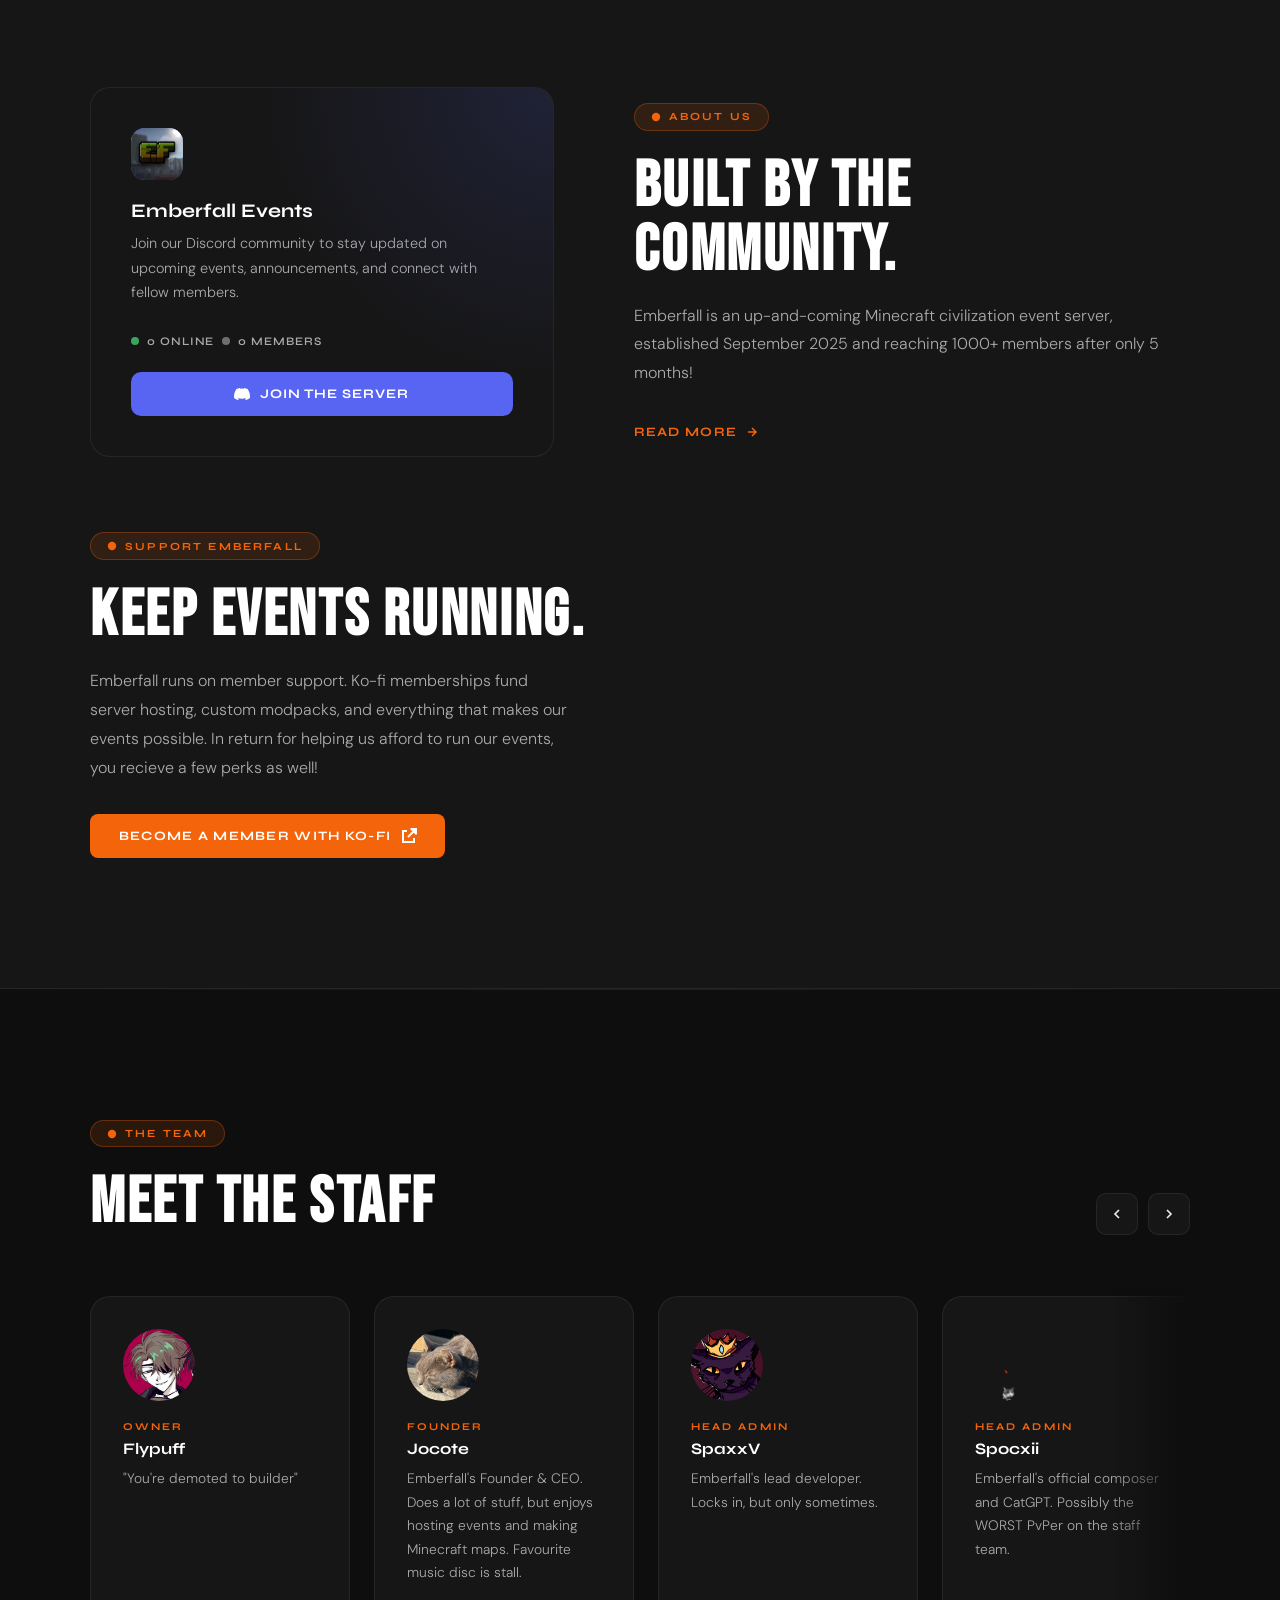
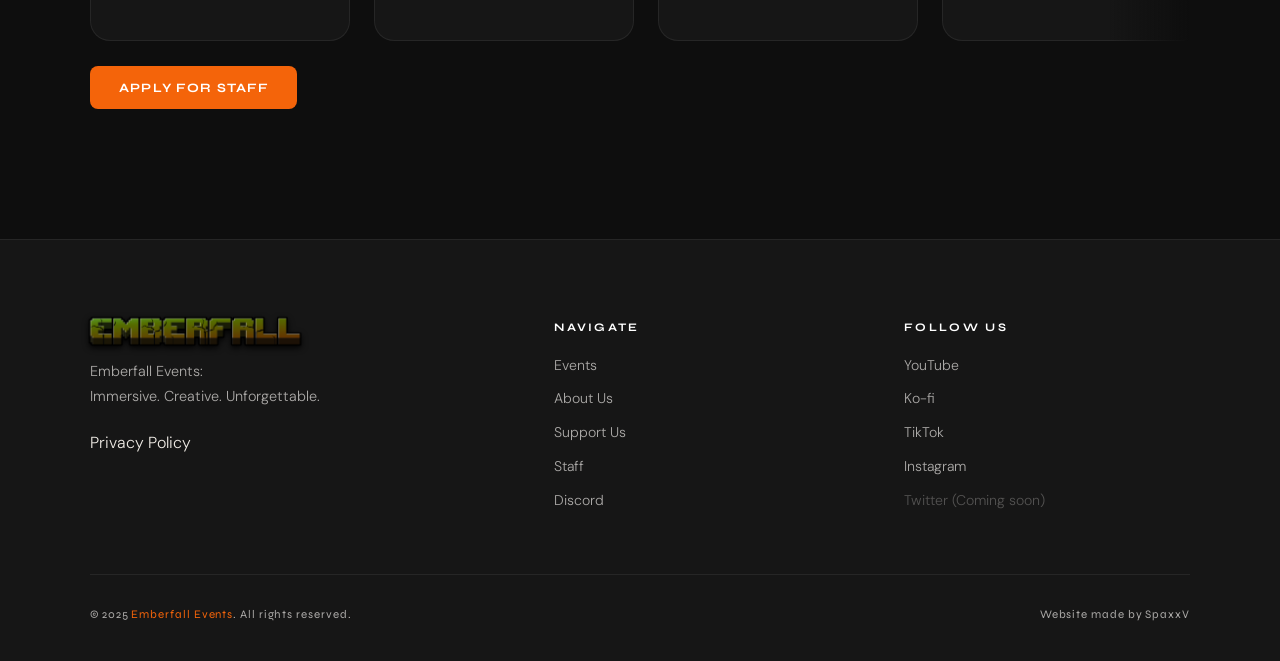
==== commit b4627c6b: "update main page" ====
--- a/index.html
+++ b/index.html
@@ -184,16 +184,28 @@
         <div class="staff-track-wrap reveal from-right" style="transition-delay:0.1s;">
           <div class="staff-track" id="staffTrack">
             <div class="staff-card">
+              <img src="./images/staff/flypuff.png" alt="Flypuff" class="staff-pfp"/>
+              <div class="staff-role">Owner</div>
+              <div class="staff-name">Flypuff</div>
+              <div class="staff-desc">"You're demoted to builder"</div>
+            </div>
+            <div class="staff-card">
               <img src="./images/staff/jocote.png" alt="Jocote" class="staff-pfp"/>
               <div class="staff-role">Founder</div>
               <div class="staff-name">Jocote</div>
               <div class="staff-desc">Emberfall's Founder & CEO. Does a lot of stuff, but enjoys hosting events and making Minecraft maps. Favourite music disc is stall.</div>
             </div>
             <div class="staff-card">
+              <img src="./images/staff/spaxxv.png" alt="SpaxxV" class="staff-pfp"/>
+              <div class="staff-role">Head Admin</div>
+              <div class="staff-name">SpaxxV</div>
+              <div class="staff-desc">Emberfall's lead developer. Locks in, but only sometimes.</div>
+            </div>
+            <div class="staff-card">
               <img src="./images/staff/spocxii.gif" alt="Spocxii" class="staff-pfp"/>
               <div class="staff-role">Head Admin</div>
               <div class="staff-name">Spocxii</div>
-              <div class="staff-desc">Emberfall's official composer and advisor. Also works as Jocote's personal autocorrect. Possibly Jocote's #1 hater.</div>
+              <div class="staff-desc">Emberfall's official composer and CatGPT. Possibly the WORST PvPer on the staff team.</div>
             </div>
             <div class="staff-card">
               <img src="./images/staff/endo.png" alt="Endo" class="staff-pfp"/>
@@ -202,16 +214,10 @@
               <div class="staff-desc">Emberfalls first head admin, has worked on every event. Staffing and building the maps. Main builder on the trailers. Likes to stay in offline mode.</div>
             </div>
             <div class="staff-card">
-              <img src="./images/staff/spaxxv.png" alt="SpaxxV" class="staff-pfp"/>
-              <div class="staff-role">Developer</div>
-              <div class="staff-name">SpaxxV</div>
-              <div class="staff-desc">Emberfall's developer who programs anything we need. Also makes music and art. Has a 25:01 RSG personal best. Cat enjoyer.</div>
-            </div>
-            <div class="staff-card">
-              <img src="./images/staff/flypuff.gif" alt="Flypuff" class="staff-pfp"/>
-              <div class="staff-role">Gamenight Hoster</div>
-              <div class="staff-name">Flypuff</div>
-              <div class="staff-desc">Emberfall's very first gamenight host! Joined the team recently, and is now working hard to improve Emberfall!!</div>
+              <img src="./images/staff/madarch.png" alt="Madarch" class="staff-pfp"/>
+              <div class="staff-role">Admin</div>
+              <div class="staff-name">Madarch</div>
+              <div class="staff-desc">Emberfall's beloathed google doc writer, staff member, and freakiest cat. People call them the 0.3 demon.</div>
             </div>
             <div class="staff-card">
               <img src="./images/staff/pipsqueak.png" alt="Pipsqueak" class="staff-pfp"/>
@@ -229,13 +235,7 @@
               <img src="./images/staff/menuhart.png" alt="Menuhart" class="staff-pfp"/>
               <div class="staff-role">Admin</div>
               <div class="staff-name">Menuhart</div>
-              <div class="staff-desc">Dresses up in maid outfits or as Dr. House</div>
-            </div>
-            <div class="staff-card">
-              <img src="./images/staff/spotsthejaguar.png" alt="SpotsTheJaguar" class="staff-pfp"/>
-              <div class="staff-role">Admin</div>
-              <div class="staff-name">SpotsTheJaguar</div>
-              <div class="staff-desc">Emberfalls Worst Admin, but good at coding and using Minecraft commands. I'll try and do whatever is needed of me. I also like Speedrunning, cats, and D&D.</div>
+              <div class="staff-desc">You also might know me as: menuhart, The Big M, Ares, Dr. House, Lebron James, and menufarticus looksmaximus</div>
             </div>
             <div class="staff-card">
               <img src="./images/staff/super.png" alt="Super" class="staff-pfp"/>
@@ -248,6 +248,30 @@
               <div class="staff-role">Admin</div>
               <div class="staff-name">Bielsinho_of</div>
               <div class="staff-desc">who is he</div>
+            </div>
+            <div class="staff-card">
+              <img src="./images/staff/astrid.png" alt="Astrid" class="staff-pfp"/>
+              <div class="staff-role">Trial Admin</div>
+              <div class="staff-name">Astrid</div>
+              <div class="staff-desc">Constantly both scared and a Minecraft nerd. Frequently asks, "who would even join emberfall staff team?"</div>
+            </div>
+            <div class="staff-card">
+              <img src="./images/staff/daturkey2.png" alt="Daturkey2" class="staff-pfp"/>
+              <div class="staff-role">Trial Admin</div>
+              <div class="staff-name">Daturkey2</div>
+              <div class="staff-desc">Emberfalls local quick drop. I have a wife though.</div>
+            </div>
+            <div class="staff-card">
+              <img src="./images/staff/kotori_ishimoto.png" alt="Kotori Ishimoto" class="staff-pfp"/>
+              <div class="staff-role">Trial Admin</div>
+              <div class="staff-name">Kotori Ishimoto</div>
+              <div class="staff-desc">The REAL Emberfall quick drop, goat sound extraordinaire, here to help however I can!</div>
+            </div>
+            <div class="staff-card">
+              <img src="./images/staff/capi.png" alt="Capi" class="staff-pfp"/>
+              <div class="staff-role">Trial Admin</div>
+              <div class="staff-name">Capi</div>
+              <div class="staff-desc">Known as Capi in most places. I'm a writer who loves to play Minecraft and enjoys gastronomy. I suck at pvp but I can build (sometimes).</div>
             </div>
           </div>
         </div>  
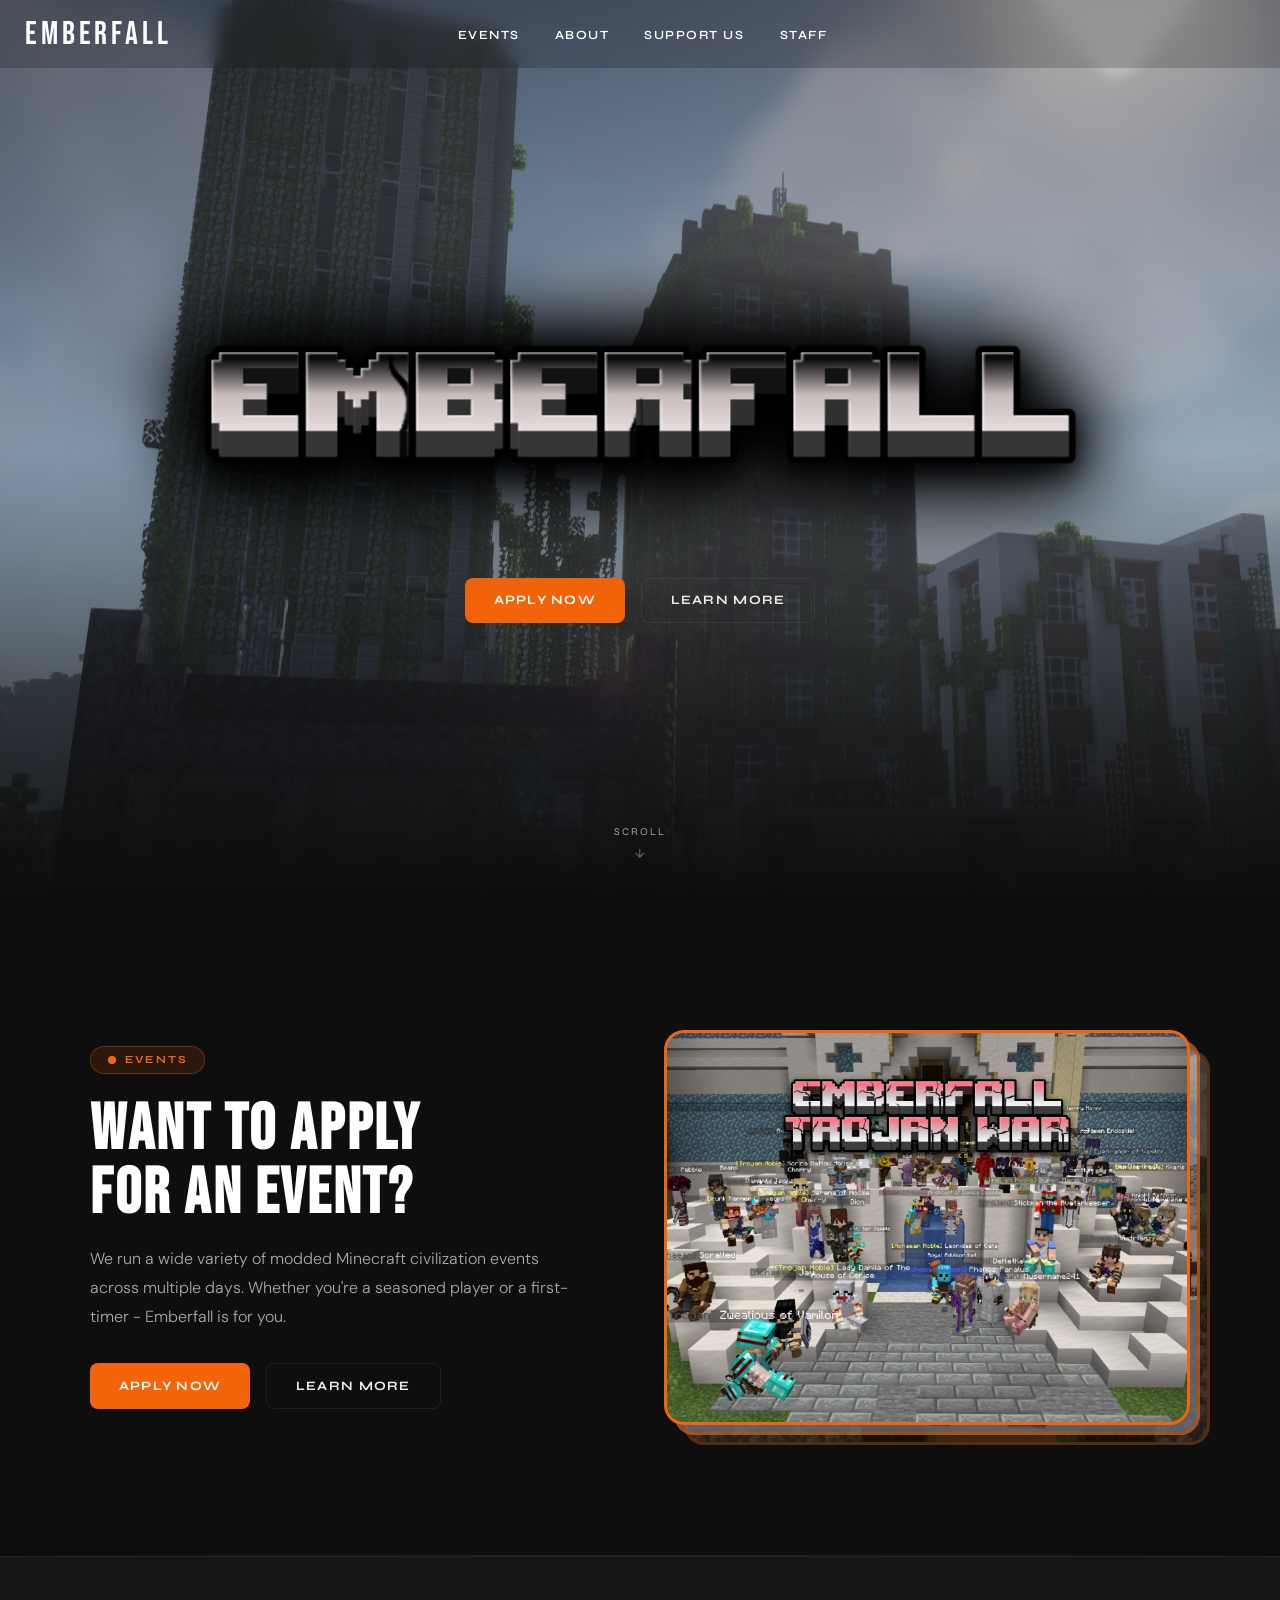
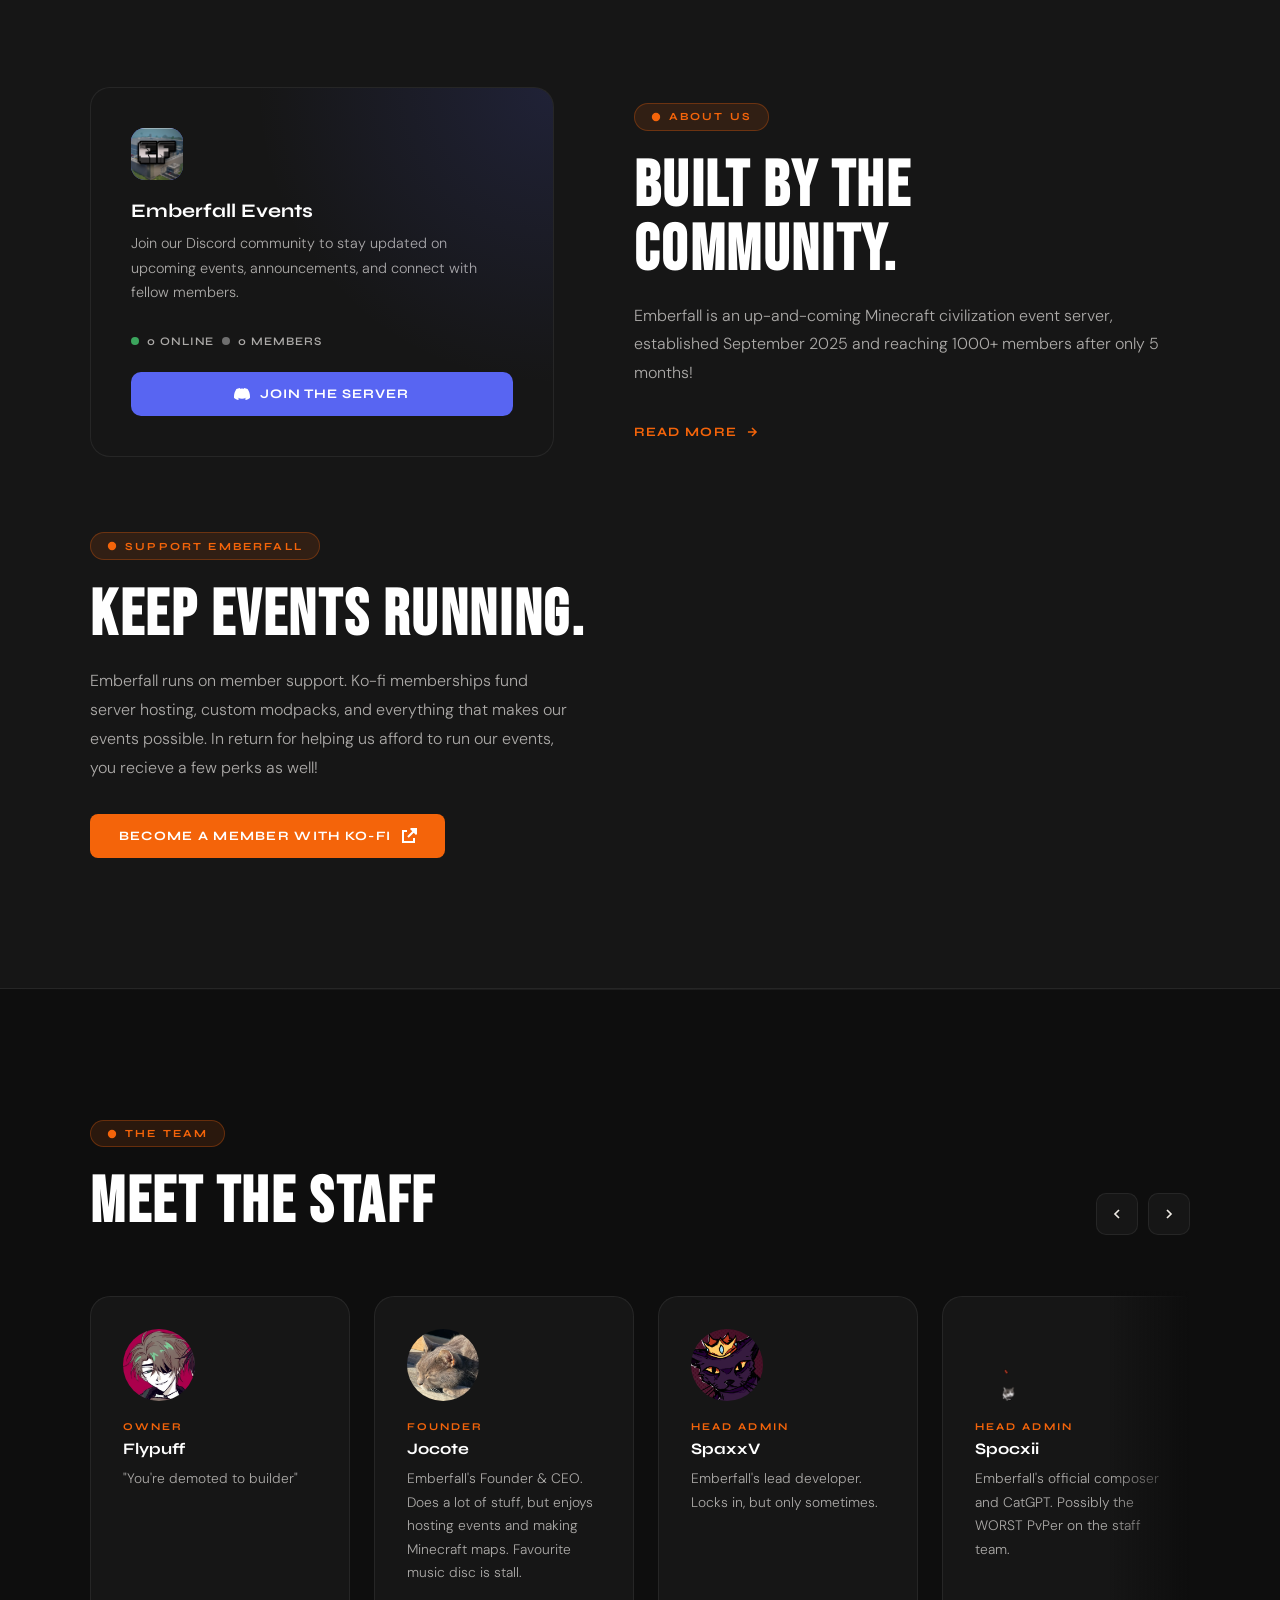
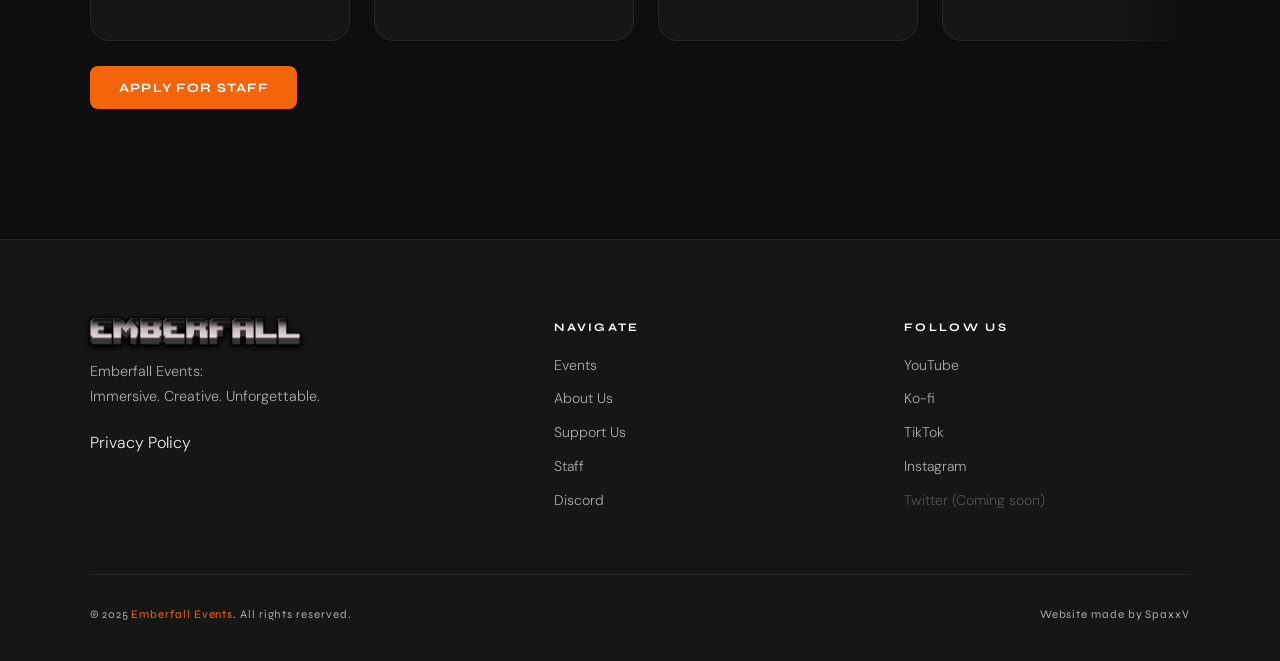
==== commit e8232f62: "update discord api check" ====
--- a/index.html
+++ b/index.html
@@ -325,5 +325,5 @@
   </body>
 
   <script src="./global/network.js?r=7"></script>
-  <script src="script.js?r=128"></script>
+  <script src="script.js?r=129"></script>
 </html>
